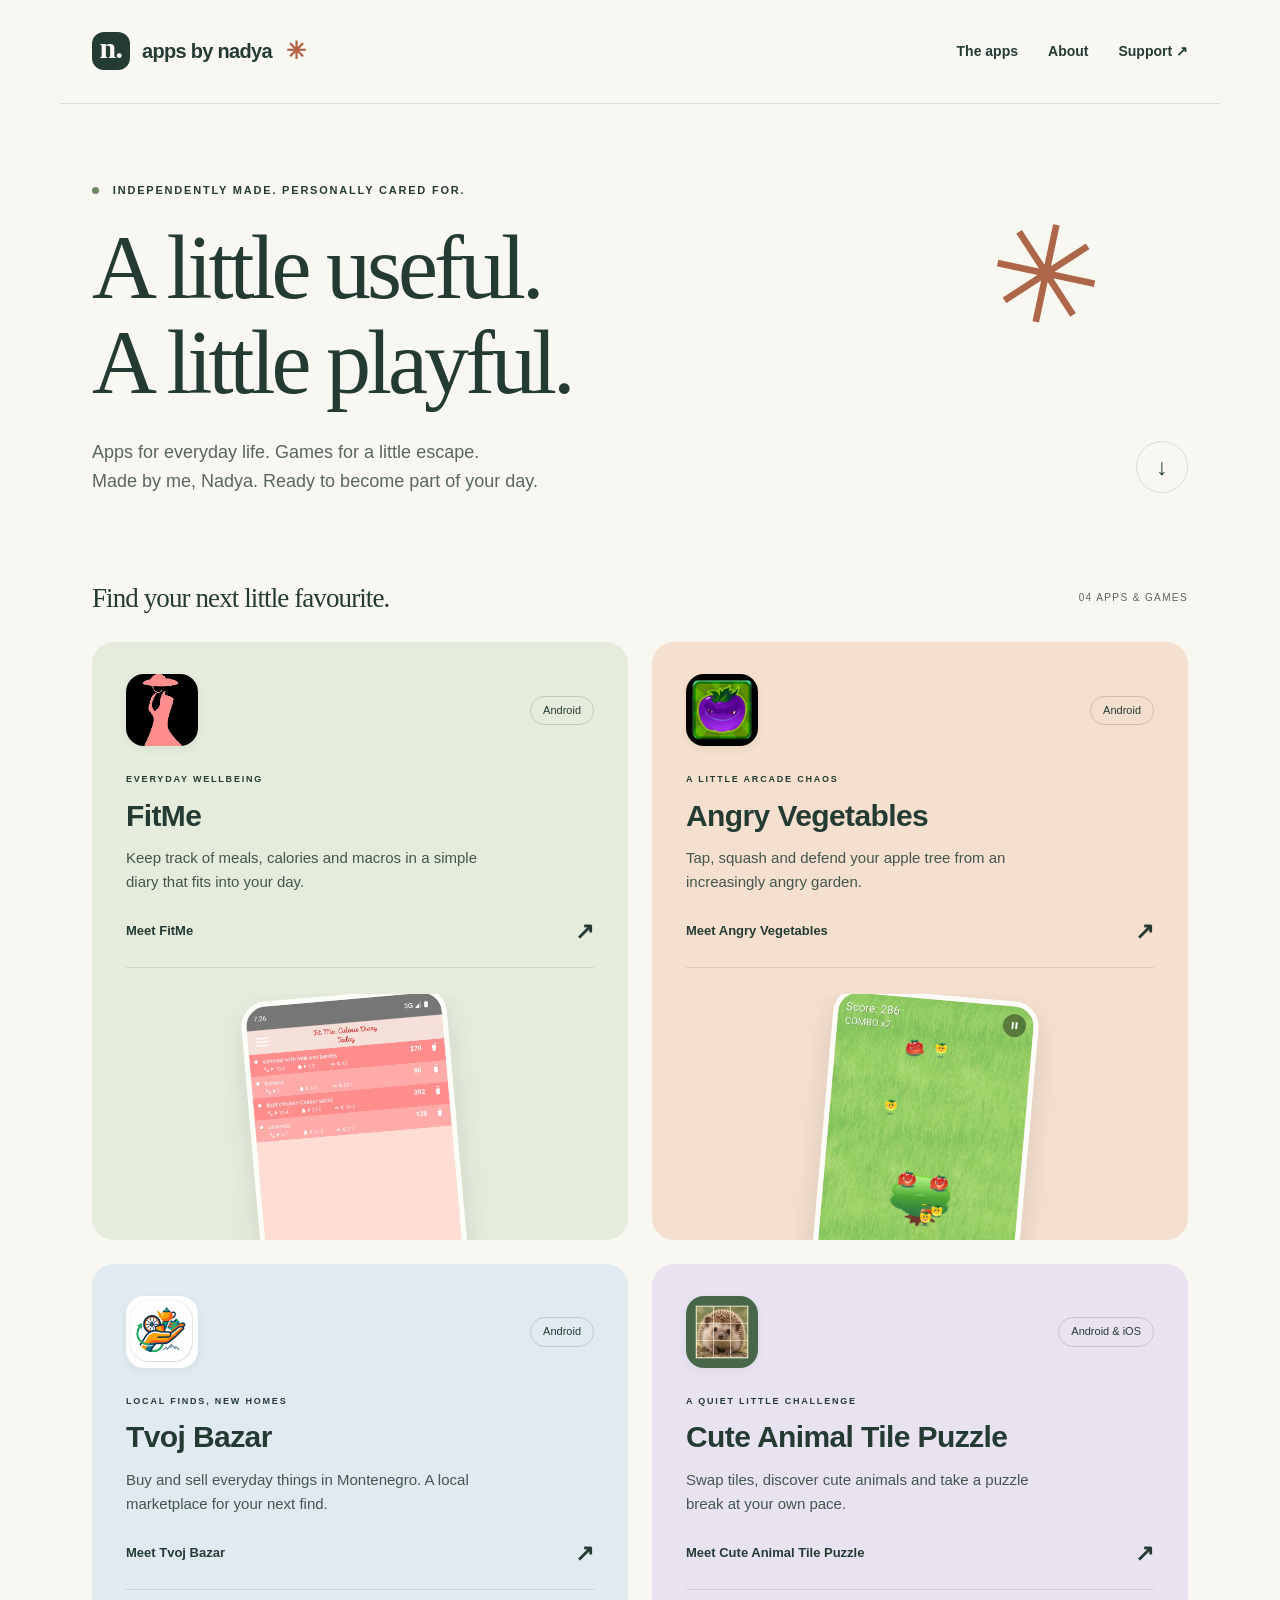
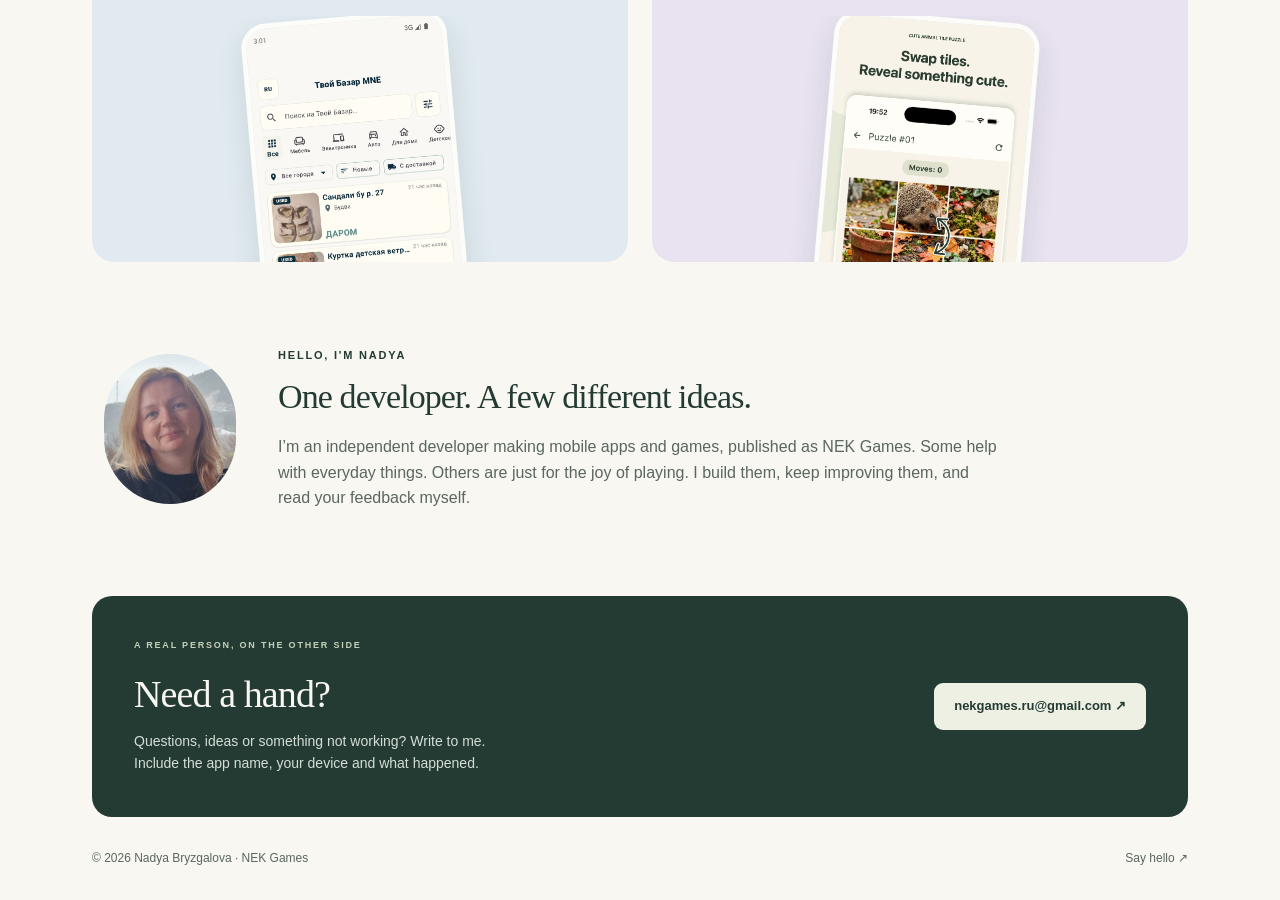
==== index.html @ d074a652 "other photo" ====
<!doctype html>
<html lang="en"><head><meta charset="utf-8"><meta name="viewport" content="width=device-width, initial-scale=1"><title>Small apps. Everyday joy. — Apps by Nadya</title><meta name="description" content="Explore FitMe, Angry Vegetables, Tvoj Bazar and Cute Animal Tile Puzzle. Mobile apps and games by independent developer Nadya Bryzgalova."><meta name="theme-color" content="#f8f7f2"><link rel="icon" href="assets/nadya.webp"><link rel="stylesheet" href="style.css"></head><body><a class="skip" href="#main">Skip to content</a><header class="wrap header"><a class="brand" href="index.html"><span class="brand-mark">n.</span> apps by nadya<span class="brand-dot">✳</span></a><nav aria-label="Main navigation"><a href="index.html#apps">The apps</a><a href="index.html#about">About</a><a href="#support">Support <span aria-hidden="true">↗</span></a></nav></header><main id="main" class="wrap"><section class="hero"><p class="eyebrow"><span class="tiny-dot"></span> INDEPENDENTLY MADE. PERSONALLY CARED FOR.</p><h1>A little useful.<br>A little playful.<span class="hero-star" aria-hidden="true">✳</span></h1><div class="hero-bottom"><p>Apps for everyday life. Games for a little escape. <br>Made by me, Nadya. Ready to become part of your day.</p><a class="round-link" href="#apps" aria-label="Explore the apps">↓</a></div></section><section id="apps" class="apps"><div class="section-title"><h2>Find your next little favourite.</h2><span>04 APPS & GAMES</span></div><div class="grid"><article class="card green"><div class="card-top"><img class="app-icon" src="assets/fitme-icon.webp" width="72" height="72" alt=""><span class="platform">Android</span></div><p class="eyebrow">EVERYDAY WELLBEING</p><h3><a href="fitme.html">FitMe</a></h3><p>Keep track of meals, calories and macros in a simple diary that fits into your day.</p><a class="text-link" href="fitme.html">Meet FitMe <span aria-hidden="true">↗</span></a><div class="card-preview"><img src="assets/fitme-calorie-diary.webp" alt="Your day, at a glance in FitMe" width="280" height="580" loading="lazy"></div></article><article class="card peach"><div class="card-top"><img class="app-icon" src="assets/angry-vegetables-icon.webp" width="72" height="72" alt=""><span class="platform">Android</span></div><p class="eyebrow">A LITTLE ARCADE CHAOS</p><h3><a href="angry-vegetables.html">Angry Vegetables</a></h3><p>Tap, squash and defend your apple tree from an increasingly angry garden.</p><a class="text-link" href="angry-vegetables.html">Meet Angry Vegetables <span aria-hidden="true">↗</span></a><div class="card-preview"><img src="assets/angry-vegetables-gameplay.webp" alt="Defend your apples in Angry Vegetables" width="280" height="580" loading="lazy"></div></article><article class="card blue"><div class="card-top"><img class="app-icon" src="assets/tvoj-bazar-icon.webp" width="72" height="72" alt=""><span class="platform">Android</span></div><p class="eyebrow">LOCAL FINDS, NEW HOMES</p><h3><a href="tvoj-bazar.html">Tvoj Bazar</a></h3><p>Buy and sell everyday things in Montenegro. A local marketplace for your next find.</p><a class="text-link" href="tvoj-bazar.html">Meet Tvoj Bazar <span aria-hidden="true">↗</span></a><div class="card-preview"><img src="assets/tvoj-bazar-listings.webp" alt="Discover local listings in Tvoj Bazar" width="280" height="580" loading="lazy"></div></article><article class="card lavender"><div class="card-top"><img class="app-icon" src="assets/cute-animal-tile-puzzle-icon.webp" width="72" height="72" alt=""><span class="platform">Android & iOS</span></div><p class="eyebrow">A QUIET LITTLE CHALLENGE</p><h3><a href="cute-animal-tile-puzzle.html">Cute Animal Tile Puzzle</a></h3><p>Swap tiles, discover cute animals and take a puzzle break at your own pace.</p><a class="text-link" href="cute-animal-tile-puzzle.html">Meet Cute Animal Tile Puzzle <span aria-hidden="true">↗</span></a><div class="card-preview"><img src="assets/cute-animal-tile-puzzle-swap.webp" alt="Swap any two tiles in Cute Animal Tile Puzzle" width="280" height="580" loading="lazy"></div></article></div></section><section class="about" id="about"><div class="about-portrait"><img src="assets/nadya-casual.jpg" alt="Nadya Bryzgalova" loading="lazy"></div><div><p class="eyebrow">HELLO, I'M NADYA</p><h2>One developer. A few different ideas.</h2><p>I’m an independent developer making mobile apps and games, published as NEK Games. Some help with everyday things. Others are just for the joy of playing. I build them, keep improving them, and read your feedback myself.</p></div></section><section class="support" id="support"><div><p class="eyebrow">A REAL PERSON, ON THE OTHER SIDE</p><h2>Need a hand?</h2><p>Questions, ideas or something not working? Write to me.<br>Include the app name, your device and what happened.</p></div><a class="button light" href="mailto:nekgames.ru@gmail.com?subject=an%20app%20support">nekgames.ru@gmail.com ↗</a></section></main><footer class="wrap footer"><span>© 2026 Nadya Bryzgalova · NEK Games</span><a href="mailto:nekgames.ru@gmail.com">Say hello ↗</a></footer></body></html>
---- style.css ----
:root{--ink:#243b34;--muted:#59675e;--paper:#f8f7f2;--line:#d8ddd3}*{box-sizing:border-box}html{scroll-behavior:smooth;scroll-padding-top:24px}body{margin:0;background:var(--paper);color:var(--ink);font-family:-apple-system,BlinkMacSystemFont,'Segoe UI',sans-serif;font-size:16px;line-height:1.6}a{color:inherit;text-decoration:none}a:hover{text-decoration:underline;text-underline-offset:5px}a:focus-visible,summary:focus-visible{outline:3px solid #a54425;outline-offset:6px}img{max-width:100%;display:block}.wrap{max-width:1160px;margin:auto;padding:0 32px}.header{min-height:104px;display:flex;align-items:center;justify-content:space-between;border-bottom:1px solid var(--line);gap:24px}.brand{font-size:20px;font-weight:700;display:flex;align-items:center;gap:12px;letter-spacing:-.7px}.brand-mark{background:var(--ink);color:var(--paper);border-radius:12px;width:38px;height:38px;text-align:center;font-family:Georgia,serif;font-size:30px;line-height:32px}.brand-dot{color:#b35f40;font-size:24px;margin-left:2px}nav{display:flex;gap:30px;font-size:14px;font-weight:600}.hero{padding:78px 0 58px;position:relative}.eyebrow{font-size:11px;font-weight:750;letter-spacing:1.8px;margin:0 0 20px}.tiny-dot{display:inline-block;width:7px;height:7px;border-radius:50%;background:#708766;margin-right:9px}h1,h2,h3,p{margin-top:0}h1{font-family:Georgia,'Times New Roman',serif;font-weight:400;letter-spacing:-4px;font-size:clamp(50px,7.2vw,90px);line-height:1.06;margin-bottom:28px}h2{font-family:Georgia,'Times New Roman',serif;font-weight:400;font-size:34px;line-height:1.2;letter-spacing:-.9px}h3{font-size:24px;letter-spacing:-.6px;line-height:1.25}.hero-star{position:absolute;right:90px;top:100px;color:#ad6647;font-family:Georgia,serif;font-size:136px;transform:rotate(12deg)}.hero-bottom{display:flex;align-items:center;justify-content:space-between}.hero-bottom p{color:var(--muted);font-size:18px;margin:0}.round-link{border:1px solid var(--line);border-radius:50%;width:52px;height:52px;display:grid;place-items:center;font-size:23px}.section-title{display:flex;justify-content:space-between;align-items:center;gap:20px;margin:28px 0}.section-title h2{font-size:27px;margin:0}.section-title span{font-size:10px;letter-spacing:1.4px;white-space:nowrap;color:var(--muted)}.grid{display:grid;grid-template-columns:1fr 1fr;gap:24px}.green{background:#e5ecdc}.peach{background:#f5dfce}.blue{background:#e0eaf0}.lavender{background:#e9e3f1}.card{border-radius:22px;padding:32px 34px 0;overflow:hidden;position:relative}.card-top{display:flex;align-items:center;justify-content:space-between;margin-bottom:26px}.app-icon{border-radius:18px;width:72px;height:72px;object-fit:cover;box-shadow:0 3px 10px #243b3410}.platform{border:1px solid #243b3430;border-radius:24px;padding:5px 12px;font-size:11px}.card .eyebrow{font-size:9px;margin-bottom:10px}.card h3{font-size:30px;margin-bottom:12px}.card>p:not(.eyebrow){max-width:360px;color:#43564e;min-height:52px;font-size:15px}.text-link{font-size:13px;font-weight:650;display:flex;justify-content:space-between;align-items:center;border-bottom:1px solid #243b3420;padding-bottom:17px}.text-link span{font-size:23px}.card-preview{height:246px;overflow:hidden;margin-top:26px;display:flex;justify-content:center}.card-preview img{width:206px;height:auto;object-fit:cover;object-position:top;align-self:flex-start;border:5px solid #fcfcf8;border-radius:25px;box-shadow:0 12px 28px #243b3420;transform:rotate(-5deg)}.card:nth-child(even) .card-preview img{transform:rotate(5deg)}.about{display:flex;gap:42px;align-items:center;padding:85px 12px}.about>img{width:132px;height:150px;object-fit:cover;border-radius:70px}.about>div{max-width:720px}.about .eyebrow{margin-bottom:13px}.about h2{margin-bottom:16px}.about p:last-child{color:var(--muted);margin-bottom:0}.support{background:var(--ink);color:var(--paper);padding:42px;border-radius:20px;display:flex;align-items:center;justify-content:space-between;gap:24px}.support h2{font-size:38px;margin-bottom:12px}.support .eyebrow{color:#c4d1b9;font-size:9px}.support p:last-child{font-size:14px;color:#d4ded6;margin-bottom:0}.button{display:inline-flex;justify-content:center;align-items:center;gap:25px;background:var(--ink);color:white;padding:13px 20px;border-radius:9px;font-size:14px;font-weight:600}.button:hover{background:#365448;text-decoration:none}.button.light{background:#edf0e3;color:var(--ink);white-space:nowrap;font-size:13px}.buttons{display:flex;flex-wrap:wrap;gap:10px;margin-top:28px}.footer{display:flex;justify-content:space-between;padding-top:32px;padding-bottom:32px;font-size:12px;color:var(--muted);gap:20px}.back{display:inline-block;margin:30px 0;font-size:13px}.product-hero{border-radius:24px;padding:48px;display:grid;grid-template-columns:1fr 260px;align-items:center;gap:35px;overflow:hidden}.product-id{display:flex;gap:17px;align-items:center;margin-bottom:35px}.product-id p{margin:0}.product-id .eyebrow{font-size:9px;margin-bottom:4px}.product-id .app-icon{width:60px;height:60px}.product-hero h1{font-size:58px;letter-spacing:-2.5px}.lede{max-width:460px;color:#43564e;font-size:18px}.hero-phone{width:240px;max-height:520px;object-fit:contain;border:6px solid #fff;border-radius:28px;box-shadow:0 15px 35px #243b3426;transform:rotate(4deg)}.features{display:grid;grid-template-columns:repeat(3,1fr);gap:40px;padding:65px 0}.feature-number{font-size:12px;color:#7b6953}.features h3{font-size:20px;margin:13px 0}.features p{font-size:15px;color:var(--muted)}.screens{border-top:1px solid var(--line);padding:40px 0}.screens .eyebrow{margin-bottom:12px}.gallery{display:grid;grid-template-columns:repeat(3,1fr);gap:35px;background:#eeeee7;border-radius:20px;padding:36px}.gallery figure{margin:0;text-align:center}.gallery img{width:100%;height:440px;object-fit:contain}.gallery figcaption{font-size:12px;margin-top:20px;color:var(--muted)}.faq{max-width:760px;padding:20px 0 60px}details{border-bottom:1px solid var(--line);padding:18px 0}summary{cursor:pointer;font-weight:600}details p{color:var(--muted);margin:15px 0 0}details a,.policy-link a,.legal a{text-decoration:underline}.policy-link{font-size:12px;margin:22px 0}.legal{max-width:900px}.legal h1{font-size:48px;margin:20px 0;letter-spacing:-2px}.legal h2{font-size:28px;margin-top:32px}.legal .support{margin-top:35px;flex-wrap:wrap}.skip{position:absolute;left:20px;top:-100px;padding:10px;background:white;z-index:10}.skip:focus{top:10px}@media(max-width:760px){.wrap{padding-left:22px;padding-right:22px}.header{min-height:85px;flex-wrap:wrap;padding-top:20px;padding-bottom:20px;gap:15px}.brand{font-size:18px}nav{gap:22px;font-size:12px}.hero{padding:50px 0 30px}h1{letter-spacing:-2px}.hero-star{font-size:65px;right:10px;top:66px}.hero .eyebrow{font-size:9px;letter-spacing:1px;max-width:260px}.hero-bottom p{font-size:15px;max-width:80%}.hero-bottom p br{display:none}.section-title{align-items:flex-start}.section-title h2{font-size:24px;max-width:240px}.section-title span{font-size:9px;white-space:normal;text-align:right}.grid{gap:18px}.card{padding:22px 22px 0}.card h3{font-size:25px}.about{gap:25px;padding:50px 0;align-items:flex-start}.about>img{width:80px;height:95px}.about h2{font-size:27px}.support{padding:28px;flex-direction:column;align-items:flex-start}.support .button{white-space:normal;overflow-wrap:anywhere}.footer{font-size:10px}.product-hero{padding:30px;grid-template-columns:1fr}.product-hero h1{font-size:47px}.hero-phone{margin:10px auto;max-height:420px}.features{gap:22px;padding:40px 0}.gallery{gap:15px;padding:20px}.gallery img{height:320px}.gallery figcaption{font-size:11px}}@media(max-width:520px){.grid{grid-template-columns:1fr}.hero-star{display:none}.hero h1{font-size:55px}.card-preview{height:220px}.card>p:not(.eyebrow){min-height:0}.about{flex-direction:column}.about>img{width:85px;height:95px}.features{grid-template-columns:1fr;gap:12px}.gallery{grid-template-columns:1fr}.gallery img{height:auto;max-height:480px;width:auto;margin:auto}.gallery figure{padding-bottom:20px}.product-hero h1{font-size:42px}.product-hero{padding:25px}.footer{flex-wrap:wrap}.section-title span{max-width:70px}}@media(prefers-reduced-motion:reduce){html{scroll-behavior:auto}}

/* Frame the original photo around the face without altering it. */
.about-portrait{position:relative;overflow:hidden;flex-shrink:0;width:132px;height:150px;border-radius:70px}.about-portrait img{position:absolute;width:223%;max-width:none;height:auto;left:-47%;top:-23%}@media(max-width:760px){.about-portrait{width:84px;height:95px}}
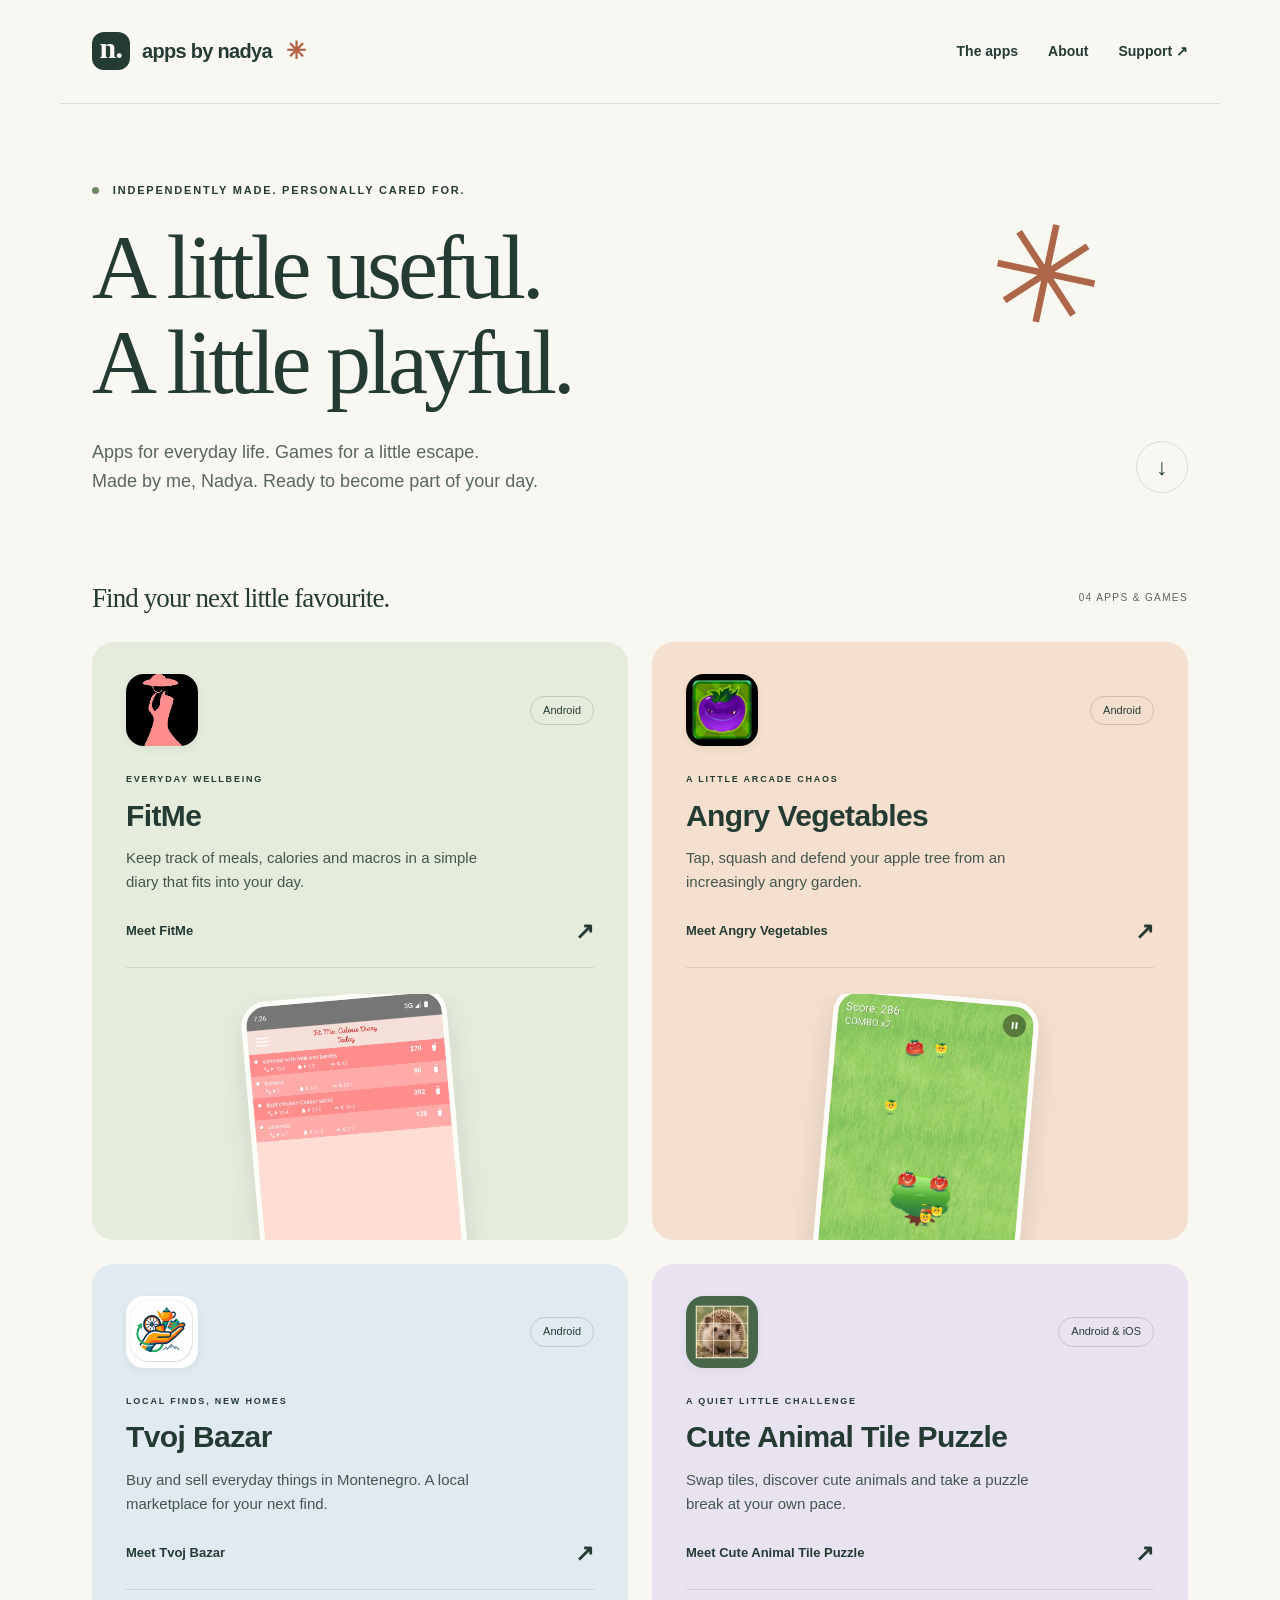
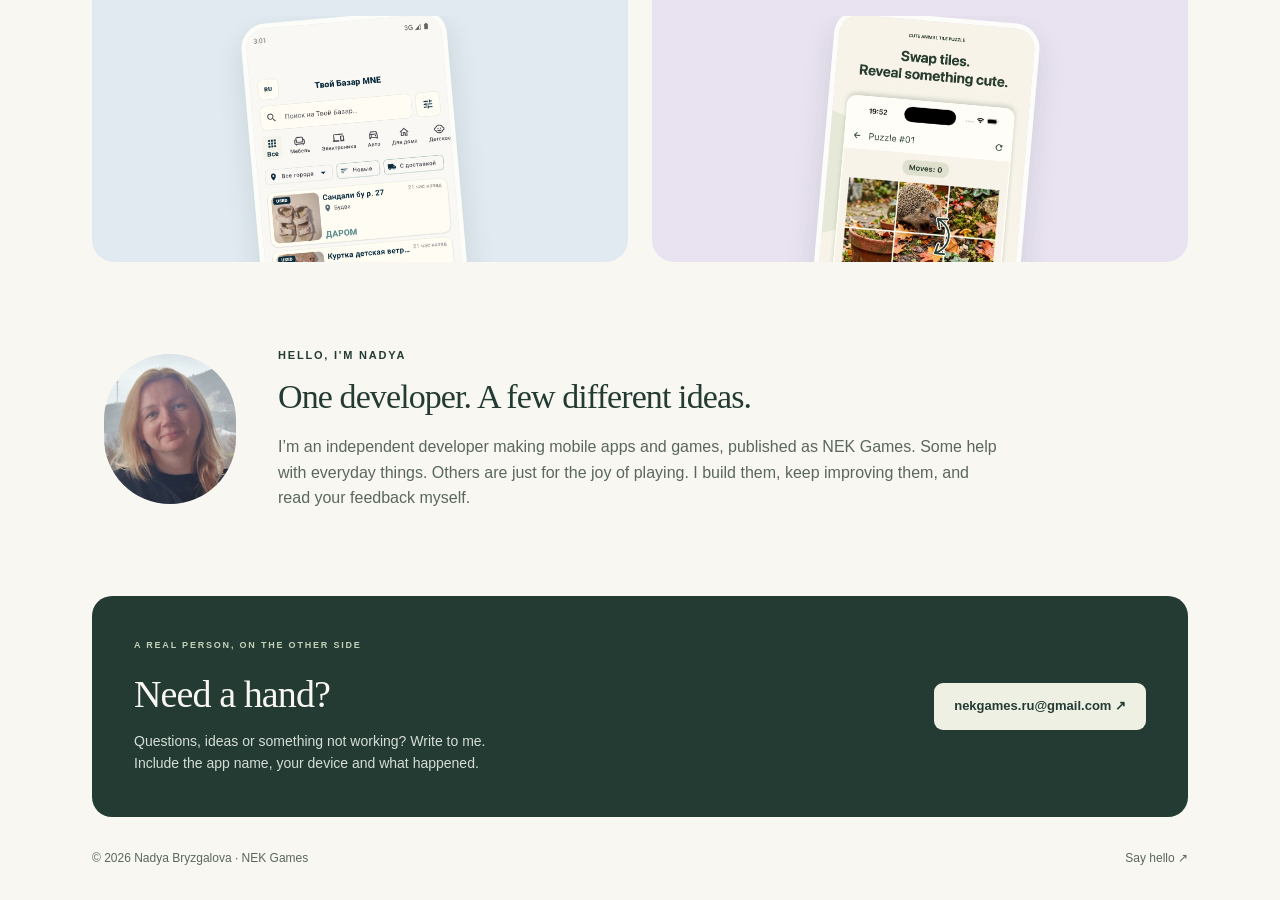
==== commit 65a18918: "new photo" ====
--- a/index.html
+++ b/index.html
@@ -1,2 +1,2 @@
 <!doctype html>
-<html lang="en"><head><meta charset="utf-8"><meta name="viewport" content="width=device-width, initial-scale=1"><title>Small apps. Everyday joy. — Apps by Nadya</title><meta name="description" content="Explore FitMe, Angry Vegetables, Tvoj Bazar and Cute Animal Tile Puzzle. Mobile apps and games by independent developer Nadya Bryzgalova."><meta name="theme-color" content="#f8f7f2"><link rel="icon" href="assets/nadya.webp"><link rel="stylesheet" href="style.css"></head><body><a class="skip" href="#main">Skip to content</a><header class="wrap header"><a class="brand" href="index.html"><span class="brand-mark">n.</span> apps by nadya<span class="brand-dot">✳</span></a><nav aria-label="Main navigation"><a href="index.html#apps">The apps</a><a href="index.html#about">About</a><a href="#support">Support <span aria-hidden="true">↗</span></a></nav></header><main id="main" class="wrap"><section class="hero"><p class="eyebrow"><span class="tiny-dot"></span> INDEPENDENTLY MADE. PERSONALLY CARED FOR.</p><h1>A little useful.<br>A little playful.<span class="hero-star" aria-hidden="true">✳</span></h1><div class="hero-bottom"><p>Apps for everyday life. Games for a little escape. <br>Made by me, Nadya. Ready to become part of your day.</p><a class="round-link" href="#apps" aria-label="Explore the apps">↓</a></div></section><section id="apps" class="apps"><div class="section-title"><h2>Find your next little favourite.</h2><span>04 APPS & GAMES</span></div><div class="grid"><article class="card green"><div class="card-top"><img class="app-icon" src="assets/fitme-icon.webp" width="72" height="72" alt=""><span class="platform">Android</span></div><p class="eyebrow">EVERYDAY WELLBEING</p><h3><a href="fitme.html">FitMe</a></h3><p>Keep track of meals, calories and macros in a simple diary that fits into your day.</p><a class="text-link" href="fitme.html">Meet FitMe <span aria-hidden="true">↗</span></a><div class="card-preview"><img src="assets/fitme-calorie-diary.webp" alt="Your day, at a glance in FitMe" width="280" height="580" loading="lazy"></div></article><article class="card peach"><div class="card-top"><img class="app-icon" src="assets/angry-vegetables-icon.webp" width="72" height="72" alt=""><span class="platform">Android</span></div><p class="eyebrow">A LITTLE ARCADE CHAOS</p><h3><a href="angry-vegetables.html">Angry Vegetables</a></h3><p>Tap, squash and defend your apple tree from an increasingly angry garden.</p><a class="text-link" href="angry-vegetables.html">Meet Angry Vegetables <span aria-hidden="true">↗</span></a><div class="card-preview"><img src="assets/angry-vegetables-gameplay.webp" alt="Defend your apples in Angry Vegetables" width="280" height="580" loading="lazy"></div></article><article class="card blue"><div class="card-top"><img class="app-icon" src="assets/tvoj-bazar-icon.webp" width="72" height="72" alt=""><span class="platform">Android</span></div><p class="eyebrow">LOCAL FINDS, NEW HOMES</p><h3><a href="tvoj-bazar.html">Tvoj Bazar</a></h3><p>Buy and sell everyday things in Montenegro. A local marketplace for your next find.</p><a class="text-link" href="tvoj-bazar.html">Meet Tvoj Bazar <span aria-hidden="true">↗</span></a><div class="card-preview"><img src="assets/tvoj-bazar-listings.webp" alt="Discover local listings in Tvoj Bazar" width="280" height="580" loading="lazy"></div></article><article class="card lavender"><div class="card-top"><img class="app-icon" src="assets/cute-animal-tile-puzzle-icon.webp" width="72" height="72" alt=""><span class="platform">Android & iOS</span></div><p class="eyebrow">A QUIET LITTLE CHALLENGE</p><h3><a href="cute-animal-tile-puzzle.html">Cute Animal Tile Puzzle</a></h3><p>Swap tiles, discover cute animals and take a puzzle break at your own pace.</p><a class="text-link" href="cute-animal-tile-puzzle.html">Meet Cute Animal Tile Puzzle <span aria-hidden="true">↗</span></a><div class="card-preview"><img src="assets/cute-animal-tile-puzzle-swap.webp" alt="Swap any two tiles in Cute Animal Tile Puzzle" width="280" height="580" loading="lazy"></div></article></div></section><section class="about" id="about"><div class="about-portrait"><img src="assets/nadya-casual.jpg" alt="Nadya Bryzgalova" loading="lazy"></div><div><p class="eyebrow">HELLO, I'M NADYA</p><h2>One developer. A few different ideas.</h2><p>I’m an independent developer making mobile apps and games, published as NEK Games. Some help with everyday things. Others are just for the joy of playing. I build them, keep improving them, and read your feedback myself.</p></div></section><section class="support" id="support"><div><p class="eyebrow">A REAL PERSON, ON THE OTHER SIDE</p><h2>Need a hand?</h2><p>Questions, ideas or something not working? Write to me.<br>Include the app name, your device and what happened.</p></div><a class="button light" href="mailto:nekgames.ru@gmail.com?subject=an%20app%20support">nekgames.ru@gmail.com ↗</a></section></main><footer class="wrap footer"><span>© 2026 Nadya Bryzgalova · NEK Games</span><a href="mailto:nekgames.ru@gmail.com">Say hello ↗</a></footer></body></html>+<html lang="en"><head><meta charset="utf-8"><meta name="viewport" content="width=device-width, initial-scale=1"><title>Small apps. Everyday joy. — Apps by Nadya</title><meta name="description" content="Explore FitMe, Angry Vegetables, Tvoj Bazar and Cute Animal Tile Puzzle. Mobile apps and games by independent developer Nadya Bryzgalova."><meta name="theme-color" content="#f8f7f2"><link rel="icon" href="assets/nadya.webp"><link rel="stylesheet" href="style.css"></head><body><a class="skip" href="#main">Skip to content</a><header class="wrap header"><a class="brand" href="index.html"><span class="brand-mark">n.</span> apps by nadya<span class="brand-dot">✳</span></a><nav aria-label="Main navigation"><a href="index.html#apps">The apps</a><a href="index.html#about">About</a><a href="#support">Support <span aria-hidden="true">↗</span></a></nav></header><main id="main" class="wrap"><section class="hero"><p class="eyebrow"><span class="tiny-dot"></span> INDEPENDENTLY MADE. PERSONALLY CARED FOR.</p><h1>A little useful.<br>A little playful.<span class="hero-star" aria-hidden="true">✳</span></h1><div class="hero-bottom"><p>Apps for everyday life. Games for a little escape. <br>Made by me, Nadya. Ready to become part of your day.</p><a class="round-link" href="#apps" aria-label="Explore the apps">↓</a></div></section><section id="apps" class="apps"><div class="section-title"><h2>Find your next little favourite.</h2><span>04 APPS & GAMES</span></div><div class="grid"><article class="card green"><div class="card-top"><img class="app-icon" src="assets/fitme-icon.webp" width="72" height="72" alt=""><span class="platform">Android</span></div><p class="eyebrow">EVERYDAY WELLBEING</p><h3><a href="fitme.html">FitMe</a></h3><p>Keep track of meals, calories and macros in a simple diary that fits into your day.</p><a class="text-link" href="fitme.html">Meet FitMe <span aria-hidden="true">↗</span></a><div class="card-preview"><img src="assets/fitme-calorie-diary.webp" alt="Your day, at a glance in FitMe" width="280" height="580" loading="lazy"></div></article><article class="card peach"><div class="card-top"><img class="app-icon" src="assets/angry-vegetables-icon.webp" width="72" height="72" alt=""><span class="platform">Android</span></div><p class="eyebrow">A LITTLE ARCADE CHAOS</p><h3><a href="angry-vegetables.html">Angry Vegetables</a></h3><p>Tap, squash and defend your apple tree from an increasingly angry garden.</p><a class="text-link" href="angry-vegetables.html">Meet Angry Vegetables <span aria-hidden="true">↗</span></a><div class="card-preview"><img src="assets/angry-vegetables-gameplay.webp" alt="Defend your apples in Angry Vegetables" width="280" height="580" loading="lazy"></div></article><article class="card blue"><div class="card-top"><img class="app-icon" src="assets/tvoj-bazar-icon.webp" width="72" height="72" alt=""><span class="platform">Android</span></div><p class="eyebrow">LOCAL FINDS, NEW HOMES</p><h3><a href="tvoj-bazar.html">Tvoj Bazar</a></h3><p>Buy and sell everyday things in Montenegro. A local marketplace for your next find.</p><a class="text-link" href="tvoj-bazar.html">Meet Tvoj Bazar <span aria-hidden="true">↗</span></a><div class="card-preview"><img src="assets/tvoj-bazar-listings.webp" alt="Discover local listings in Tvoj Bazar" width="280" height="580" loading="lazy"></div></article><article class="card lavender"><div class="card-top"><img class="app-icon" src="assets/cute-animal-tile-puzzle-icon.webp" width="72" height="72" alt=""><span class="platform">Android & iOS</span></div><p class="eyebrow">A QUIET LITTLE CHALLENGE</p><h3><a href="cute-animal-tile-puzzle.html">Cute Animal Tile Puzzle</a></h3><p>Swap tiles, discover cute animals and take a puzzle break at your own pace.</p><a class="text-link" href="cute-animal-tile-puzzle.html">Meet Cute Animal Tile Puzzle <span aria-hidden="true">↗</span></a><div class="card-preview"><img src="assets/cute-animal-tile-puzzle-swap.webp" alt="Swap any two tiles in Cute Animal Tile Puzzle" width="280" height="580" loading="lazy"></div></article></div></section><section class="about" id="about"><div class="about-portrait"><img src="assets/nadya-portrait.jpg" width="360" height="410" alt="Nadya Bryzgalova" loading="lazy"></div><div><p class="eyebrow">HELLO, I'M NADYA</p><h2>One developer. A few different ideas.</h2><p>I’m an independent developer making mobile apps and games, published as NEK Games. Some help with everyday things. Others are just for the joy of playing. I build them, keep improving them, and read your feedback myself.</p></div></section><section class="support" id="support"><div><p class="eyebrow">A REAL PERSON, ON THE OTHER SIDE</p><h2>Need a hand?</h2><p>Questions, ideas or something not working? Write to me.<br>Include the app name, your device and what happened.</p></div><a class="button light" href="mailto:nekgames.ru@gmail.com?subject=an%20app%20support">nekgames.ru@gmail.com ↗</a></section></main><footer class="wrap footer"><span>© 2026 Nadya Bryzgalova · NEK Games</span><a href="mailto:nekgames.ru@gmail.com">Say hello ↗</a></footer></body></html>
--- a/style.css
+++ b/style.css
@@ -1,4 +1,4 @@
 :root{--ink:#243b34;--muted:#59675e;--paper:#f8f7f2;--line:#d8ddd3}*{box-sizing:border-box}html{scroll-behavior:smooth;scroll-padding-top:24px}body{margin:0;background:var(--paper);color:var(--ink);font-family:-apple-system,BlinkMacSystemFont,'Segoe UI',sans-serif;font-size:16px;line-height:1.6}a{color:inherit;text-decoration:none}a:hover{text-decoration:underline;text-underline-offset:5px}a:focus-visible,summary:focus-visible{outline:3px solid #a54425;outline-offset:6px}img{max-width:100%;display:block}.wrap{max-width:1160px;margin:auto;padding:0 32px}.header{min-height:104px;display:flex;align-items:center;justify-content:space-between;border-bottom:1px solid var(--line);gap:24px}.brand{font-size:20px;font-weight:700;display:flex;align-items:center;gap:12px;letter-spacing:-.7px}.brand-mark{background:var(--ink);color:var(--paper);border-radius:12px;width:38px;height:38px;text-align:center;font-family:Georgia,serif;font-size:30px;line-height:32px}.brand-dot{color:#b35f40;font-size:24px;margin-left:2px}nav{display:flex;gap:30px;font-size:14px;font-weight:600}.hero{padding:78px 0 58px;position:relative}.eyebrow{font-size:11px;font-weight:750;letter-spacing:1.8px;margin:0 0 20px}.tiny-dot{display:inline-block;width:7px;height:7px;border-radius:50%;background:#708766;margin-right:9px}h1,h2,h3,p{margin-top:0}h1{font-family:Georgia,'Times New Roman',serif;font-weight:400;letter-spacing:-4px;font-size:clamp(50px,7.2vw,90px);line-height:1.06;margin-bottom:28px}h2{font-family:Georgia,'Times New Roman',serif;font-weight:400;font-size:34px;line-height:1.2;letter-spacing:-.9px}h3{font-size:24px;letter-spacing:-.6px;line-height:1.25}.hero-star{position:absolute;right:90px;top:100px;color:#ad6647;font-family:Georgia,serif;font-size:136px;transform:rotate(12deg)}.hero-bottom{display:flex;align-items:center;justify-content:space-between}.hero-bottom p{color:var(--muted);font-size:18px;margin:0}.round-link{border:1px solid var(--line);border-radius:50%;width:52px;height:52px;display:grid;place-items:center;font-size:23px}.section-title{display:flex;justify-content:space-between;align-items:center;gap:20px;margin:28px 0}.section-title h2{font-size:27px;margin:0}.section-title span{font-size:10px;letter-spacing:1.4px;white-space:nowrap;color:var(--muted)}.grid{display:grid;grid-template-columns:1fr 1fr;gap:24px}.green{background:#e5ecdc}.peach{background:#f5dfce}.blue{background:#e0eaf0}.lavender{background:#e9e3f1}.card{border-radius:22px;padding:32px 34px 0;overflow:hidden;position:relative}.card-top{display:flex;align-items:center;justify-content:space-between;margin-bottom:26px}.app-icon{border-radius:18px;width:72px;height:72px;object-fit:cover;box-shadow:0 3px 10px #243b3410}.platform{border:1px solid #243b3430;border-radius:24px;padding:5px 12px;font-size:11px}.card .eyebrow{font-size:9px;margin-bottom:10px}.card h3{font-size:30px;margin-bottom:12px}.card>p:not(.eyebrow){max-width:360px;color:#43564e;min-height:52px;font-size:15px}.text-link{font-size:13px;font-weight:650;display:flex;justify-content:space-between;align-items:center;border-bottom:1px solid #243b3420;padding-bottom:17px}.text-link span{font-size:23px}.card-preview{height:246px;overflow:hidden;margin-top:26px;display:flex;justify-content:center}.card-preview img{width:206px;height:auto;object-fit:cover;object-position:top;align-self:flex-start;border:5px solid #fcfcf8;border-radius:25px;box-shadow:0 12px 28px #243b3420;transform:rotate(-5deg)}.card:nth-child(even) .card-preview img{transform:rotate(5deg)}.about{display:flex;gap:42px;align-items:center;padding:85px 12px}.about>img{width:132px;height:150px;object-fit:cover;border-radius:70px}.about>div{max-width:720px}.about .eyebrow{margin-bottom:13px}.about h2{margin-bottom:16px}.about p:last-child{color:var(--muted);margin-bottom:0}.support{background:var(--ink);color:var(--paper);padding:42px;border-radius:20px;display:flex;align-items:center;justify-content:space-between;gap:24px}.support h2{font-size:38px;margin-bottom:12px}.support .eyebrow{color:#c4d1b9;font-size:9px}.support p:last-child{font-size:14px;color:#d4ded6;margin-bottom:0}.button{display:inline-flex;justify-content:center;align-items:center;gap:25px;background:var(--ink);color:white;padding:13px 20px;border-radius:9px;font-size:14px;font-weight:600}.button:hover{background:#365448;text-decoration:none}.button.light{background:#edf0e3;color:var(--ink);white-space:nowrap;font-size:13px}.buttons{display:flex;flex-wrap:wrap;gap:10px;margin-top:28px}.footer{display:flex;justify-content:space-between;padding-top:32px;padding-bottom:32px;font-size:12px;color:var(--muted);gap:20px}.back{display:inline-block;margin:30px 0;font-size:13px}.product-hero{border-radius:24px;padding:48px;display:grid;grid-template-columns:1fr 260px;align-items:center;gap:35px;overflow:hidden}.product-id{display:flex;gap:17px;align-items:center;margin-bottom:35px}.product-id p{margin:0}.product-id .eyebrow{font-size:9px;margin-bottom:4px}.product-id .app-icon{width:60px;height:60px}.product-hero h1{font-size:58px;letter-spacing:-2.5px}.lede{max-width:460px;color:#43564e;font-size:18px}.hero-phone{width:240px;max-height:520px;object-fit:contain;border:6px solid #fff;border-radius:28px;box-shadow:0 15px 35px #243b3426;transform:rotate(4deg)}.features{display:grid;grid-template-columns:repeat(3,1fr);gap:40px;padding:65px 0}.feature-number{font-size:12px;color:#7b6953}.features h3{font-size:20px;margin:13px 0}.features p{font-size:15px;color:var(--muted)}.screens{border-top:1px solid var(--line);padding:40px 0}.screens .eyebrow{margin-bottom:12px}.gallery{display:grid;grid-template-columns:repeat(3,1fr);gap:35px;background:#eeeee7;border-radius:20px;padding:36px}.gallery figure{margin:0;text-align:center}.gallery img{width:100%;height:440px;object-fit:contain}.gallery figcaption{font-size:12px;margin-top:20px;color:var(--muted)}.faq{max-width:760px;padding:20px 0 60px}details{border-bottom:1px solid var(--line);padding:18px 0}summary{cursor:pointer;font-weight:600}details p{color:var(--muted);margin:15px 0 0}details a,.policy-link a,.legal a{text-decoration:underline}.policy-link{font-size:12px;margin:22px 0}.legal{max-width:900px}.legal h1{font-size:48px;margin:20px 0;letter-spacing:-2px}.legal h2{font-size:28px;margin-top:32px}.legal .support{margin-top:35px;flex-wrap:wrap}.skip{position:absolute;left:20px;top:-100px;padding:10px;background:white;z-index:10}.skip:focus{top:10px}@media(max-width:760px){.wrap{padding-left:22px;padding-right:22px}.header{min-height:85px;flex-wrap:wrap;padding-top:20px;padding-bottom:20px;gap:15px}.brand{font-size:18px}nav{gap:22px;font-size:12px}.hero{padding:50px 0 30px}h1{letter-spacing:-2px}.hero-star{font-size:65px;right:10px;top:66px}.hero .eyebrow{font-size:9px;letter-spacing:1px;max-width:260px}.hero-bottom p{font-size:15px;max-width:80%}.hero-bottom p br{display:none}.section-title{align-items:flex-start}.section-title h2{font-size:24px;max-width:240px}.section-title span{font-size:9px;white-space:normal;text-align:right}.grid{gap:18px}.card{padding:22px 22px 0}.card h3{font-size:25px}.about{gap:25px;padding:50px 0;align-items:flex-start}.about>img{width:80px;height:95px}.about h2{font-size:27px}.support{padding:28px;flex-direction:column;align-items:flex-start}.support .button{white-space:normal;overflow-wrap:anywhere}.footer{font-size:10px}.product-hero{padding:30px;grid-template-columns:1fr}.product-hero h1{font-size:47px}.hero-phone{margin:10px auto;max-height:420px}.features{gap:22px;padding:40px 0}.gallery{gap:15px;padding:20px}.gallery img{height:320px}.gallery figcaption{font-size:11px}}@media(max-width:520px){.grid{grid-template-columns:1fr}.hero-star{display:none}.hero h1{font-size:55px}.card-preview{height:220px}.card>p:not(.eyebrow){min-height:0}.about{flex-direction:column}.about>img{width:85px;height:95px}.features{grid-template-columns:1fr;gap:12px}.gallery{grid-template-columns:1fr}.gallery img{height:auto;max-height:480px;width:auto;margin:auto}.gallery figure{padding-bottom:20px}.product-hero h1{font-size:42px}.product-hero{padding:25px}.footer{flex-wrap:wrap}.section-title span{max-width:70px}}@media(prefers-reduced-motion:reduce){html{scroll-behavior:auto}}
 
-/* Frame the original photo around the face without altering it. */
-.about-portrait{position:relative;overflow:hidden;flex-shrink:0;width:132px;height:150px;border-radius:70px}.about-portrait img{position:absolute;width:223%;max-width:none;height:auto;left:-47%;top:-23%}@media(max-width:760px){.about-portrait{width:84px;height:95px}}
+/* The portrait asset is already cropped. */
+.about-portrait{position:relative;overflow:hidden;flex-shrink:0;width:132px;height:150px;border-radius:70px}.about-portrait img{display:block;width:100%;height:100%;object-fit:cover}@media(max-width:760px){.about-portrait{width:84px;height:95px}}
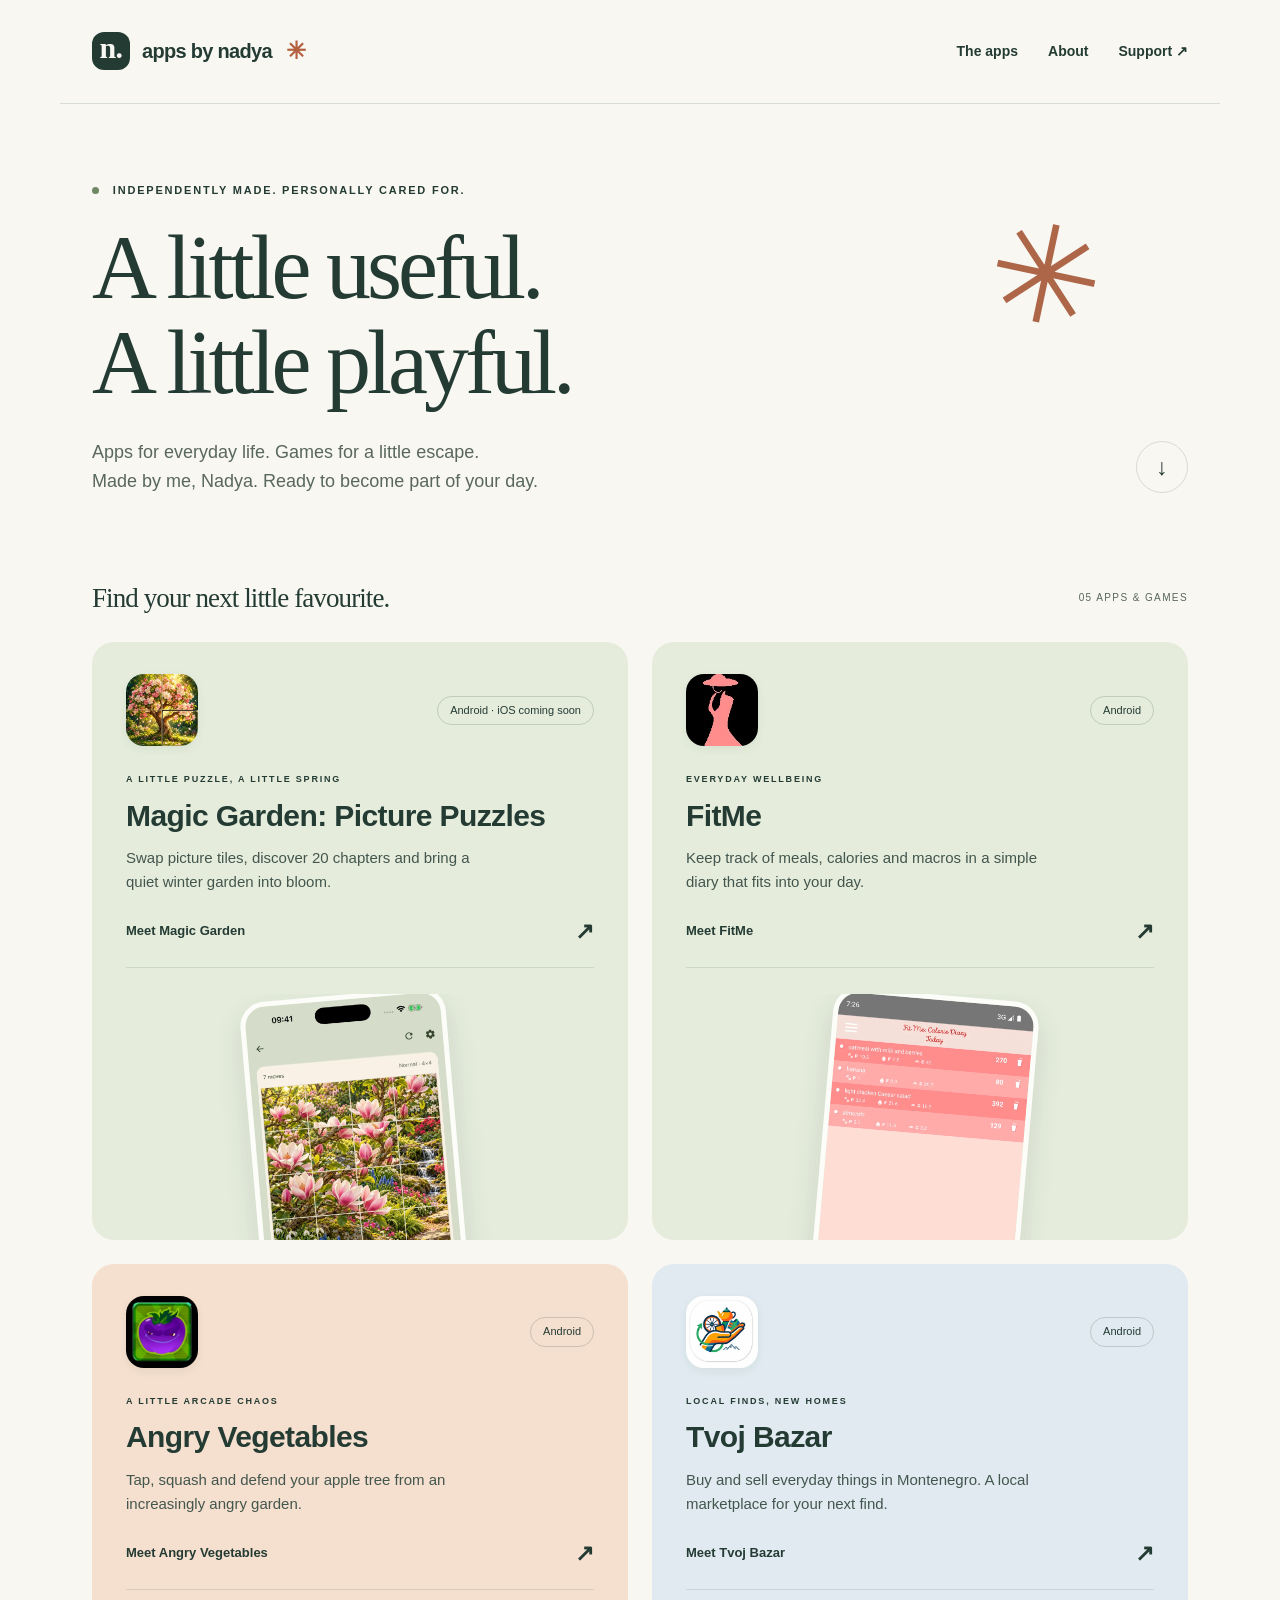
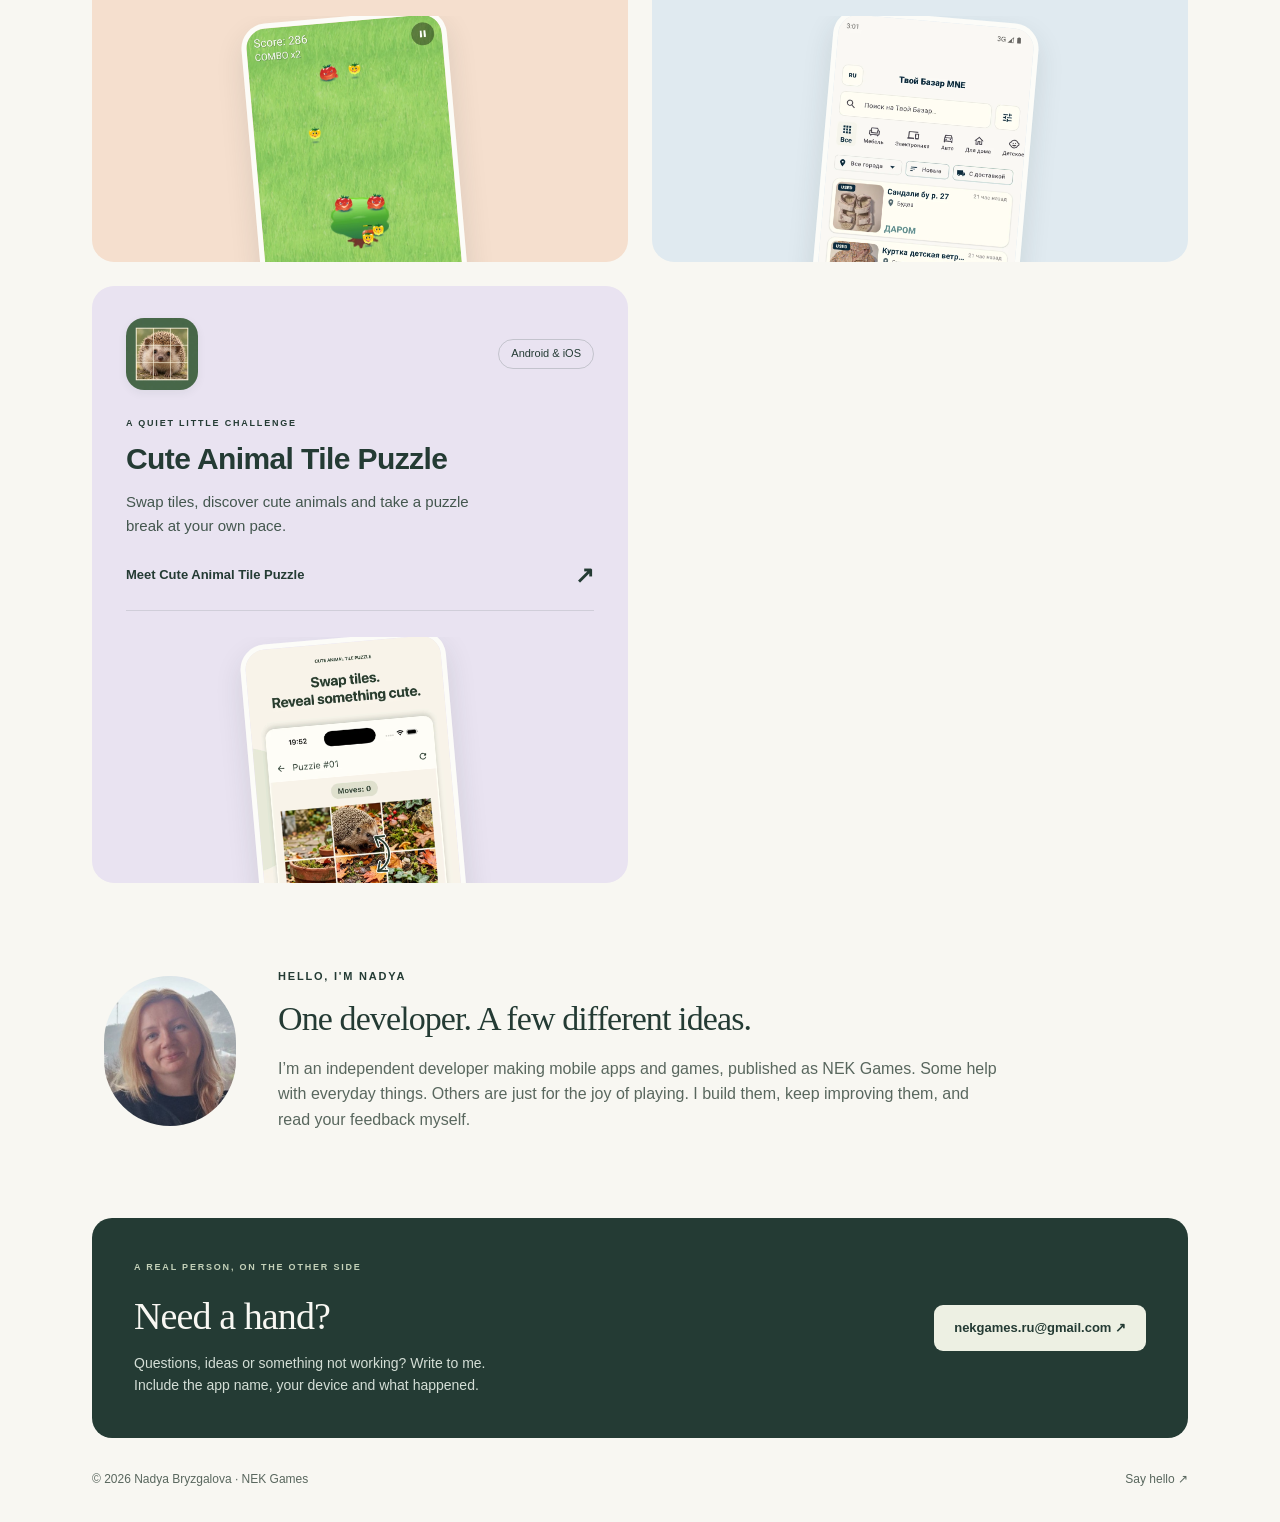
==== commit 133179a3: "added magic garden project" ====
--- a/index.html
+++ b/index.html
@@ -1,2 +1,2 @@
 <!doctype html>
-<html lang="en"><head><meta charset="utf-8"><meta name="viewport" content="width=device-width, initial-scale=1"><title>Small apps. Everyday joy. — Apps by Nadya</title><meta name="description" content="Explore FitMe, Angry Vegetables, Tvoj Bazar and Cute Animal Tile Puzzle. Mobile apps and games by independent developer Nadya Bryzgalova."><meta name="theme-color" content="#f8f7f2"><link rel="icon" href="assets/nadya.webp"><link rel="stylesheet" href="style.css"></head><body><a class="skip" href="#main">Skip to content</a><header class="wrap header"><a class="brand" href="index.html"><span class="brand-mark">n.</span> apps by nadya<span class="brand-dot">✳</span></a><nav aria-label="Main navigation"><a href="index.html#apps">The apps</a><a href="index.html#about">About</a><a href="#support">Support <span aria-hidden="true">↗</span></a></nav></header><main id="main" class="wrap"><section class="hero"><p class="eyebrow"><span class="tiny-dot"></span> INDEPENDENTLY MADE. PERSONALLY CARED FOR.</p><h1>A little useful.<br>A little playful.<span class="hero-star" aria-hidden="true">✳</span></h1><div class="hero-bottom"><p>Apps for everyday life. Games for a little escape. <br>Made by me, Nadya. Ready to become part of your day.</p><a class="round-link" href="#apps" aria-label="Explore the apps">↓</a></div></section><section id="apps" class="apps"><div class="section-title"><h2>Find your next little favourite.</h2><span>04 APPS & GAMES</span></div><div class="grid"><article class="card green"><div class="card-top"><img class="app-icon" src="assets/fitme-icon.webp" width="72" height="72" alt=""><span class="platform">Android</span></div><p class="eyebrow">EVERYDAY WELLBEING</p><h3><a href="fitme.html">FitMe</a></h3><p>Keep track of meals, calories and macros in a simple diary that fits into your day.</p><a class="text-link" href="fitme.html">Meet FitMe <span aria-hidden="true">↗</span></a><div class="card-preview"><img src="assets/fitme-calorie-diary.webp" alt="Your day, at a glance in FitMe" width="280" height="580" loading="lazy"></div></article><article class="card peach"><div class="card-top"><img class="app-icon" src="assets/angry-vegetables-icon.webp" width="72" height="72" alt=""><span class="platform">Android</span></div><p class="eyebrow">A LITTLE ARCADE CHAOS</p><h3><a href="angry-vegetables.html">Angry Vegetables</a></h3><p>Tap, squash and defend your apple tree from an increasingly angry garden.</p><a class="text-link" href="angry-vegetables.html">Meet Angry Vegetables <span aria-hidden="true">↗</span></a><div class="card-preview"><img src="assets/angry-vegetables-gameplay.webp" alt="Defend your apples in Angry Vegetables" width="280" height="580" loading="lazy"></div></article><article class="card blue"><div class="card-top"><img class="app-icon" src="assets/tvoj-bazar-icon.webp" width="72" height="72" alt=""><span class="platform">Android</span></div><p class="eyebrow">LOCAL FINDS, NEW HOMES</p><h3><a href="tvoj-bazar.html">Tvoj Bazar</a></h3><p>Buy and sell everyday things in Montenegro. A local marketplace for your next find.</p><a class="text-link" href="tvoj-bazar.html">Meet Tvoj Bazar <span aria-hidden="true">↗</span></a><div class="card-preview"><img src="assets/tvoj-bazar-listings.webp" alt="Discover local listings in Tvoj Bazar" width="280" height="580" loading="lazy"></div></article><article class="card lavender"><div class="card-top"><img class="app-icon" src="assets/cute-animal-tile-puzzle-icon.webp" width="72" height="72" alt=""><span class="platform">Android & iOS</span></div><p class="eyebrow">A QUIET LITTLE CHALLENGE</p><h3><a href="cute-animal-tile-puzzle.html">Cute Animal Tile Puzzle</a></h3><p>Swap tiles, discover cute animals and take a puzzle break at your own pace.</p><a class="text-link" href="cute-animal-tile-puzzle.html">Meet Cute Animal Tile Puzzle <span aria-hidden="true">↗</span></a><div class="card-preview"><img src="assets/cute-animal-tile-puzzle-swap.webp" alt="Swap any two tiles in Cute Animal Tile Puzzle" width="280" height="580" loading="lazy"></div></article></div></section><section class="about" id="about"><div class="about-portrait"><img src="assets/nadya-portrait.jpg" width="360" height="410" alt="Nadya Bryzgalova" loading="lazy"></div><div><p class="eyebrow">HELLO, I'M NADYA</p><h2>One developer. A few different ideas.</h2><p>I’m an independent developer making mobile apps and games, published as NEK Games. Some help with everyday things. Others are just for the joy of playing. I build them, keep improving them, and read your feedback myself.</p></div></section><section class="support" id="support"><div><p class="eyebrow">A REAL PERSON, ON THE OTHER SIDE</p><h2>Need a hand?</h2><p>Questions, ideas or something not working? Write to me.<br>Include the app name, your device and what happened.</p></div><a class="button light" href="mailto:nekgames.ru@gmail.com?subject=an%20app%20support">nekgames.ru@gmail.com ↗</a></section></main><footer class="wrap footer"><span>© 2026 Nadya Bryzgalova · NEK Games</span><a href="mailto:nekgames.ru@gmail.com">Say hello ↗</a></footer></body></html>+<html lang="en"><head><meta charset="utf-8"><meta name="viewport" content="width=device-width, initial-scale=1"><title>Small apps. Everyday joy. — Apps by Nadya</title><meta name="description" content="Explore Magic Garden: Picture Puzzles, FitMe, Angry Vegetables, Tvoj Bazar and Cute Animal Tile Puzzle. Mobile apps and games by independent developer Nadya Bryzgalova."><meta name="theme-color" content="#f8f7f2"><link rel="icon" type="image/svg+xml" href="assets/favicon.svg"><link rel="stylesheet" href="style.css"></head><body><a class="skip" href="#main">Skip to content</a><header class="wrap header"><a class="brand" href="index.html"><span class="brand-mark">n.</span> apps by nadya<span class="brand-dot">✳</span></a><nav aria-label="Main navigation"><a href="index.html#apps">The apps</a><a href="index.html#about">About</a><a href="#support">Support <span aria-hidden="true">↗</span></a></nav></header><main id="main" class="wrap"><section class="hero"><p class="eyebrow"><span class="tiny-dot"></span> INDEPENDENTLY MADE. PERSONALLY CARED FOR.</p><h1>A little useful.<br>A little playful.<span class="hero-star" aria-hidden="true">✳</span></h1><div class="hero-bottom"><p>Apps for everyday life. Games for a little escape. <br>Made by me, Nadya. Ready to become part of your day.</p><a class="round-link" href="#apps" aria-label="Explore the apps">↓</a></div></section><section id="apps" class="apps"><div class="section-title"><h2>Find your next little favourite.</h2><span>05 APPS & GAMES</span></div><div class="grid"><article class="card green"><div class="card-top"><img class="app-icon" src="assets/magic-garden-icon.webp" width="72" height="72" alt=""><span class="platform">Android · iOS coming soon</span></div><p class="eyebrow">A LITTLE PUZZLE, A LITTLE SPRING</p><h3><a href="magic-garden.html">Magic Garden: Picture Puzzles</a></h3><p>Swap picture tiles, discover 20 chapters and bring a quiet winter garden into bloom.</p><a class="text-link" href="magic-garden.html">Meet Magic Garden <span aria-hidden="true">↗</span></a><div class="card-preview"><img src="assets/magic-garden-magnolia.webp" alt="Magnolia picture puzzle in Magic Garden" width="660" height="1434" loading="lazy"></div></article><article class="card green"><div class="card-top"><img class="app-icon" src="assets/fitme-icon.webp" width="72" height="72" alt=""><span class="platform">Android</span></div><p class="eyebrow">EVERYDAY WELLBEING</p><h3><a href="fitme.html">FitMe</a></h3><p>Keep track of meals, calories and macros in a simple diary that fits into your day.</p><a class="text-link" href="fitme.html">Meet FitMe <span aria-hidden="true">↗</span></a><div class="card-preview"><img src="assets/fitme-calorie-diary.webp" alt="Your day, at a glance in FitMe" width="280" height="580" loading="lazy"></div></article><article class="card peach"><div class="card-top"><img class="app-icon" src="assets/angry-vegetables-icon.webp" width="72" height="72" alt=""><span class="platform">Android</span></div><p class="eyebrow">A LITTLE ARCADE CHAOS</p><h3><a href="angry-vegetables.html">Angry Vegetables</a></h3><p>Tap, squash and defend your apple tree from an increasingly angry garden.</p><a class="text-link" href="angry-vegetables.html">Meet Angry Vegetables <span aria-hidden="true">↗</span></a><div class="card-preview"><img src="assets/angry-vegetables-gameplay.webp" alt="Defend your apples in Angry Vegetables" width="280" height="580" loading="lazy"></div></article><article class="card blue"><div class="card-top"><img class="app-icon" src="assets/tvoj-bazar-icon.webp" width="72" height="72" alt=""><span class="platform">Android</span></div><p class="eyebrow">LOCAL FINDS, NEW HOMES</p><h3><a href="tvoj-bazar.html">Tvoj Bazar</a></h3><p>Buy and sell everyday things in Montenegro. A local marketplace for your next find.</p><a class="text-link" href="tvoj-bazar.html">Meet Tvoj Bazar <span aria-hidden="true">↗</span></a><div class="card-preview"><img src="assets/tvoj-bazar-listings.webp" alt="Discover local listings in Tvoj Bazar" width="280" height="580" loading="lazy"></div></article><article class="card lavender"><div class="card-top"><img class="app-icon" src="assets/cute-animal-tile-puzzle-icon.webp" width="72" height="72" alt=""><span class="platform">Android & iOS</span></div><p class="eyebrow">A QUIET LITTLE CHALLENGE</p><h3><a href="cute-animal-tile-puzzle.html">Cute Animal Tile Puzzle</a></h3><p>Swap tiles, discover cute animals and take a puzzle break at your own pace.</p><a class="text-link" href="cute-animal-tile-puzzle.html">Meet Cute Animal Tile Puzzle <span aria-hidden="true">↗</span></a><div class="card-preview"><img src="assets/cute-animal-tile-puzzle-swap.webp" alt="Swap any two tiles in Cute Animal Tile Puzzle" width="280" height="580" loading="lazy"></div></article></div></section><section class="about" id="about"><div class="about-portrait"><img src="assets/nadya-portrait.jpg" width="360" height="410" alt="Nadya Bryzgalova" loading="lazy"></div><div><p class="eyebrow">HELLO, I'M NADYA</p><h2>One developer. A few different ideas.</h2><p>I’m an independent developer making mobile apps and games, published as NEK Games. Some help with everyday things. Others are just for the joy of playing. I build them, keep improving them, and read your feedback myself.</p></div></section><section class="support" id="support"><div><p class="eyebrow">A REAL PERSON, ON THE OTHER SIDE</p><h2>Need a hand?</h2><p>Questions, ideas or something not working? Write to me.<br>Include the app name, your device and what happened.</p></div><a class="button light" href="mailto:nekgames.ru@gmail.com?subject=an%20app%20support">nekgames.ru@gmail.com ↗</a></section></main><footer class="wrap footer"><span>© 2026 Nadya Bryzgalova · NEK Games</span><a href="mailto:nekgames.ru@gmail.com">Say hello ↗</a></footer></body></html>
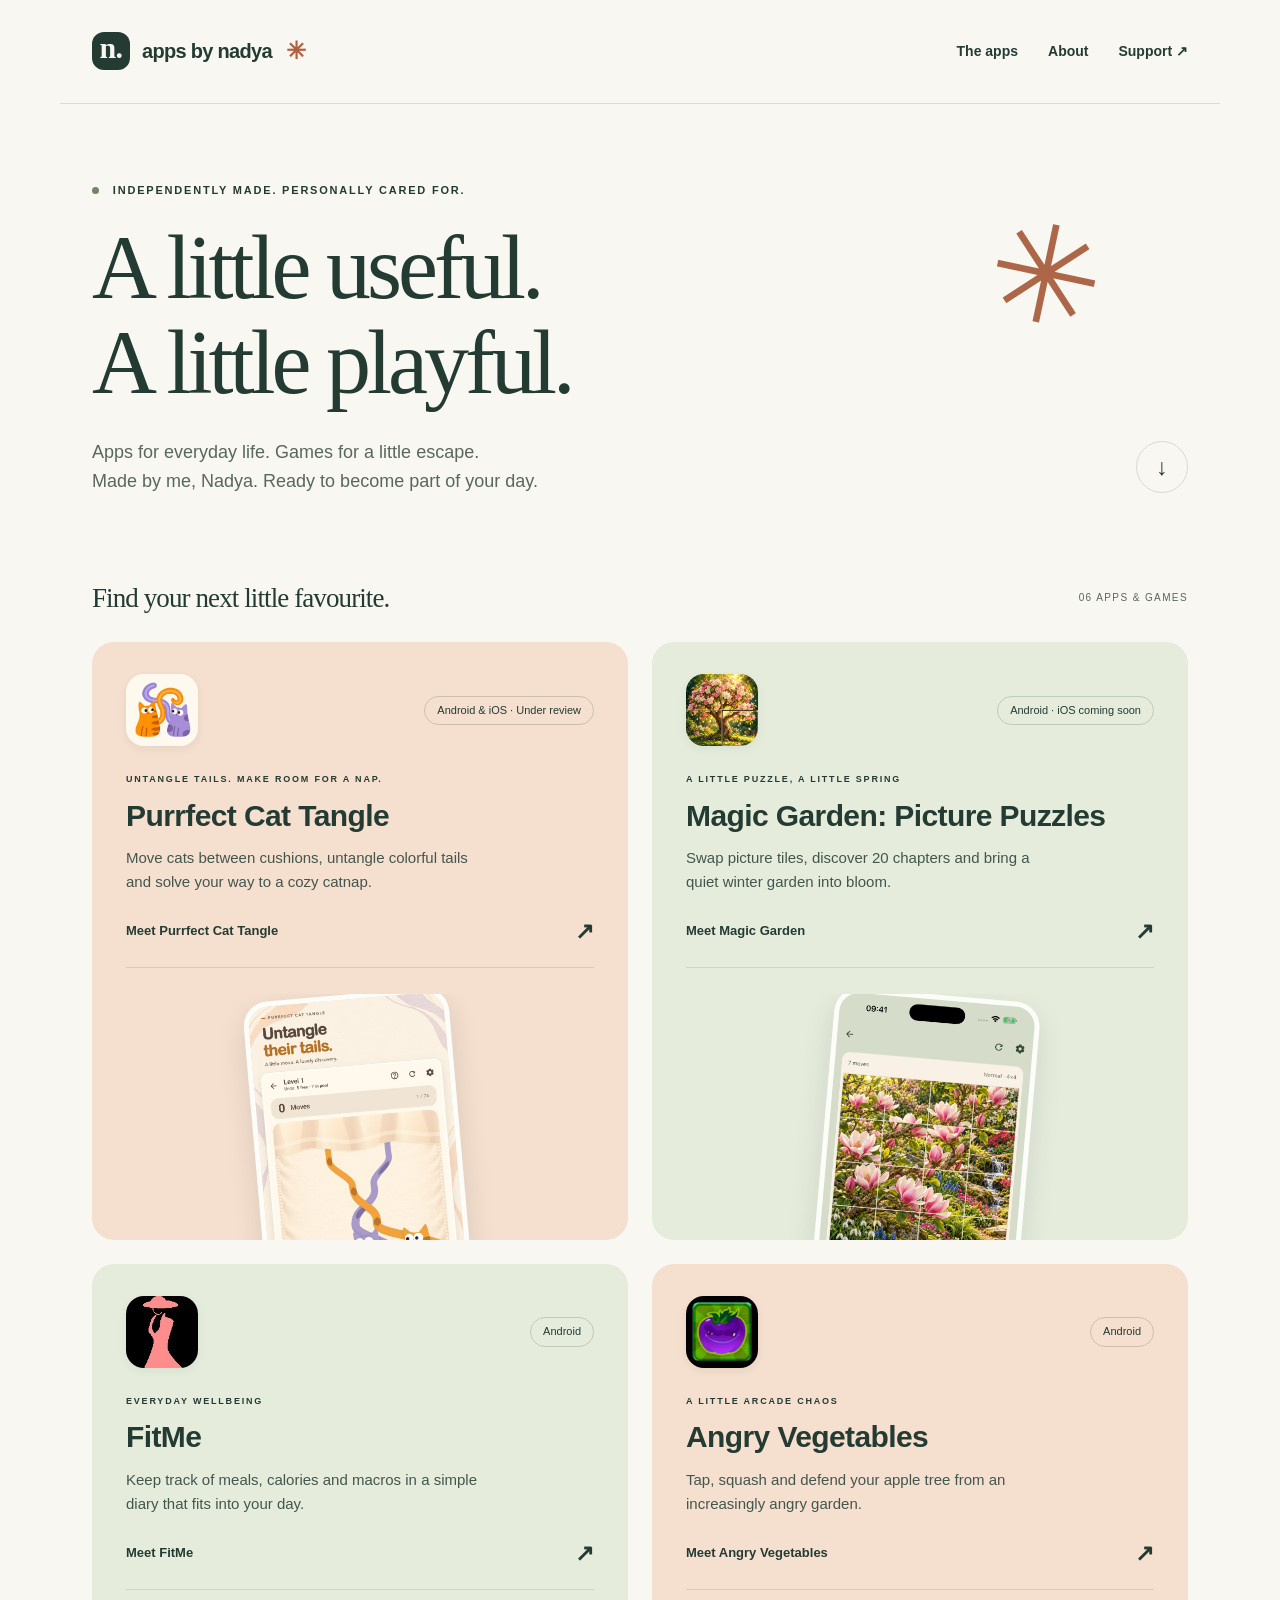
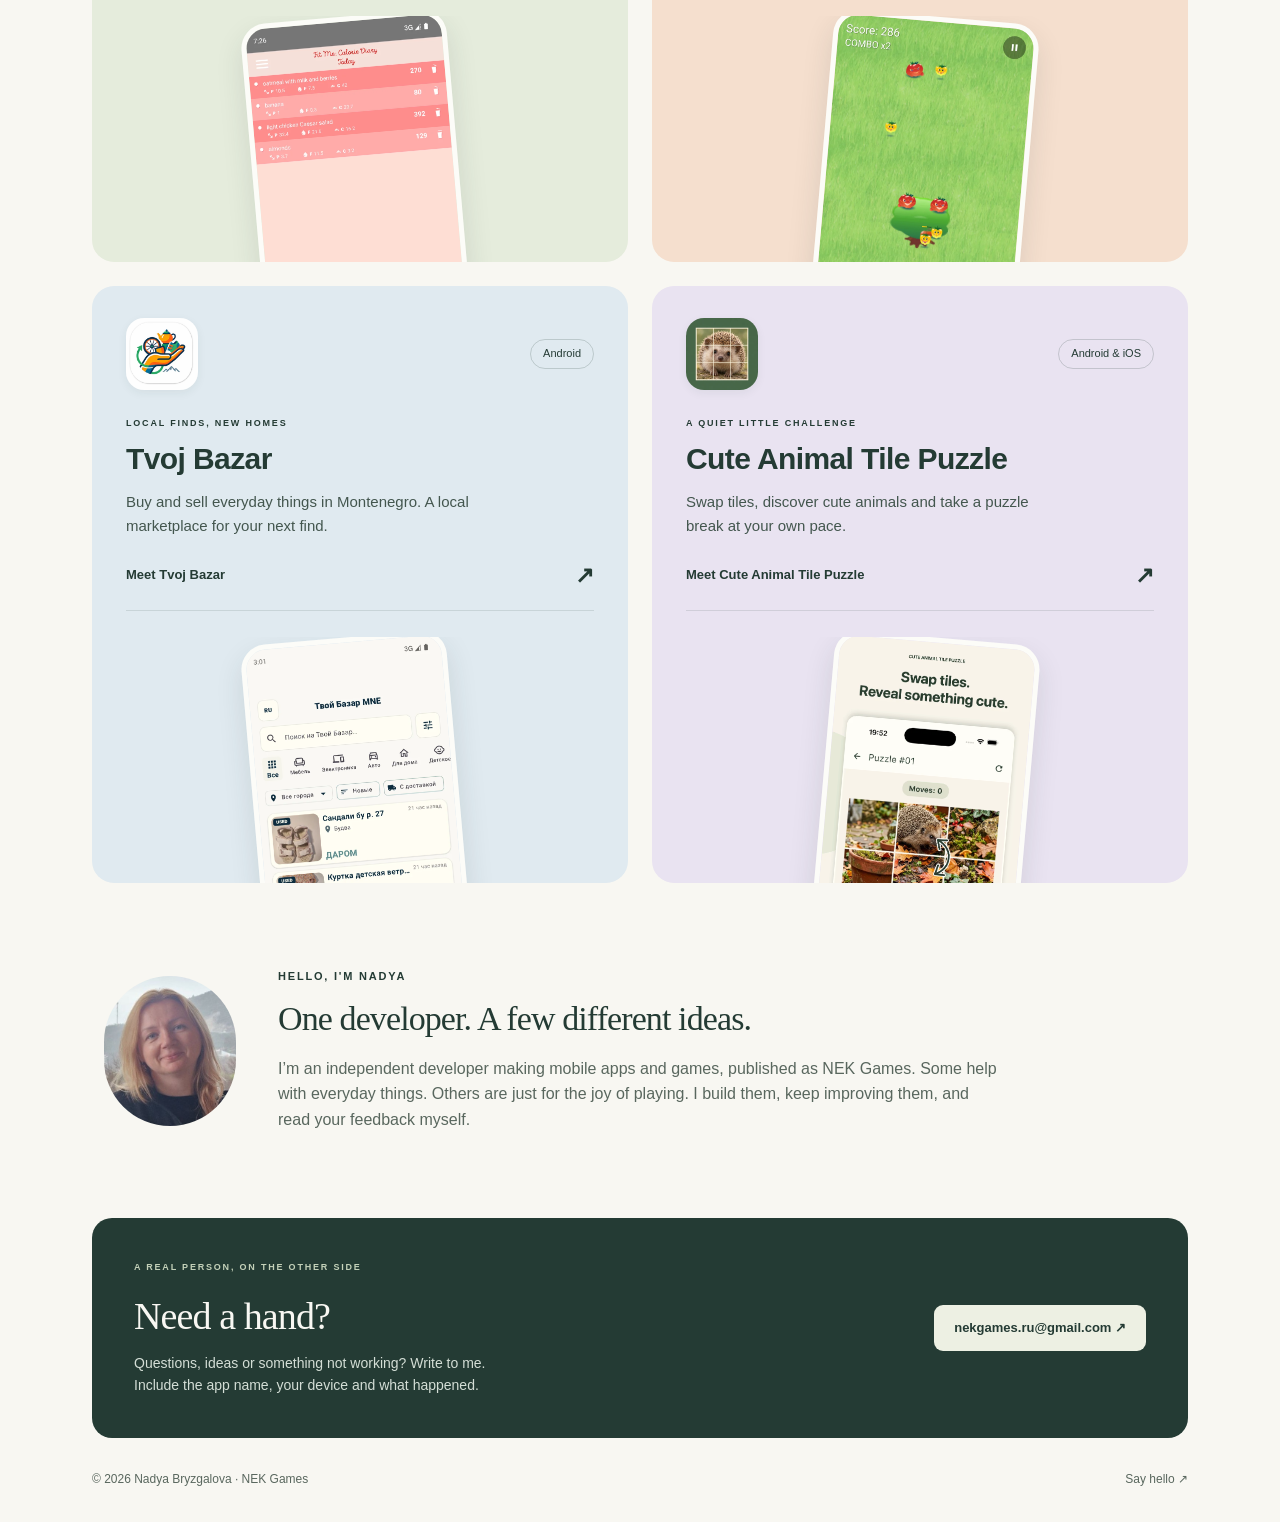
==== commit 955174fe: "Added purrfect cat puzzle to projects" ====
--- a/index.html
+++ b/index.html
@@ -1,2 +1,2 @@
 <!doctype html>
-<html lang="en"><head><meta charset="utf-8"><meta name="viewport" content="width=device-width, initial-scale=1"><title>Small apps. Everyday joy. — Apps by Nadya</title><meta name="description" content="Explore Magic Garden: Picture Puzzles, FitMe, Angry Vegetables, Tvoj Bazar and Cute Animal Tile Puzzle. Mobile apps and games by independent developer Nadya Bryzgalova."><meta name="theme-color" content="#f8f7f2"><link rel="icon" type="image/svg+xml" href="assets/favicon.svg"><link rel="stylesheet" href="style.css"></head><body><a class="skip" href="#main">Skip to content</a><header class="wrap header"><a class="brand" href="index.html"><span class="brand-mark">n.</span> apps by nadya<span class="brand-dot">✳</span></a><nav aria-label="Main navigation"><a href="index.html#apps">The apps</a><a href="index.html#about">About</a><a href="#support">Support <span aria-hidden="true">↗</span></a></nav></header><main id="main" class="wrap"><section class="hero"><p class="eyebrow"><span class="tiny-dot"></span> INDEPENDENTLY MADE. PERSONALLY CARED FOR.</p><h1>A little useful.<br>A little playful.<span class="hero-star" aria-hidden="true">✳</span></h1><div class="hero-bottom"><p>Apps for everyday life. Games for a little escape. <br>Made by me, Nadya. Ready to become part of your day.</p><a class="round-link" href="#apps" aria-label="Explore the apps">↓</a></div></section><section id="apps" class="apps"><div class="section-title"><h2>Find your next little favourite.</h2><span>05 APPS & GAMES</span></div><div class="grid"><article class="card green"><div class="card-top"><img class="app-icon" src="assets/magic-garden-icon.webp" width="72" height="72" alt=""><span class="platform">Android · iOS coming soon</span></div><p class="eyebrow">A LITTLE PUZZLE, A LITTLE SPRING</p><h3><a href="magic-garden.html">Magic Garden: Picture Puzzles</a></h3><p>Swap picture tiles, discover 20 chapters and bring a quiet winter garden into bloom.</p><a class="text-link" href="magic-garden.html">Meet Magic Garden <span aria-hidden="true">↗</span></a><div class="card-preview"><img src="assets/magic-garden-magnolia.webp" alt="Magnolia picture puzzle in Magic Garden" width="660" height="1434" loading="lazy"></div></article><article class="card green"><div class="card-top"><img class="app-icon" src="assets/fitme-icon.webp" width="72" height="72" alt=""><span class="platform">Android</span></div><p class="eyebrow">EVERYDAY WELLBEING</p><h3><a href="fitme.html">FitMe</a></h3><p>Keep track of meals, calories and macros in a simple diary that fits into your day.</p><a class="text-link" href="fitme.html">Meet FitMe <span aria-hidden="true">↗</span></a><div class="card-preview"><img src="assets/fitme-calorie-diary.webp" alt="Your day, at a glance in FitMe" width="280" height="580" loading="lazy"></div></article><article class="card peach"><div class="card-top"><img class="app-icon" src="assets/angry-vegetables-icon.webp" width="72" height="72" alt=""><span class="platform">Android</span></div><p class="eyebrow">A LITTLE ARCADE CHAOS</p><h3><a href="angry-vegetables.html">Angry Vegetables</a></h3><p>Tap, squash and defend your apple tree from an increasingly angry garden.</p><a class="text-link" href="angry-vegetables.html">Meet Angry Vegetables <span aria-hidden="true">↗</span></a><div class="card-preview"><img src="assets/angry-vegetables-gameplay.webp" alt="Defend your apples in Angry Vegetables" width="280" height="580" loading="lazy"></div></article><article class="card blue"><div class="card-top"><img class="app-icon" src="assets/tvoj-bazar-icon.webp" width="72" height="72" alt=""><span class="platform">Android</span></div><p class="eyebrow">LOCAL FINDS, NEW HOMES</p><h3><a href="tvoj-bazar.html">Tvoj Bazar</a></h3><p>Buy and sell everyday things in Montenegro. A local marketplace for your next find.</p><a class="text-link" href="tvoj-bazar.html">Meet Tvoj Bazar <span aria-hidden="true">↗</span></a><div class="card-preview"><img src="assets/tvoj-bazar-listings.webp" alt="Discover local listings in Tvoj Bazar" width="280" height="580" loading="lazy"></div></article><article class="card lavender"><div class="card-top"><img class="app-icon" src="assets/cute-animal-tile-puzzle-icon.webp" width="72" height="72" alt=""><span class="platform">Android & iOS</span></div><p class="eyebrow">A QUIET LITTLE CHALLENGE</p><h3><a href="cute-animal-tile-puzzle.html">Cute Animal Tile Puzzle</a></h3><p>Swap tiles, discover cute animals and take a puzzle break at your own pace.</p><a class="text-link" href="cute-animal-tile-puzzle.html">Meet Cute Animal Tile Puzzle <span aria-hidden="true">↗</span></a><div class="card-preview"><img src="assets/cute-animal-tile-puzzle-swap.webp" alt="Swap any two tiles in Cute Animal Tile Puzzle" width="280" height="580" loading="lazy"></div></article></div></section><section class="about" id="about"><div class="about-portrait"><img src="assets/nadya-portrait.jpg" width="360" height="410" alt="Nadya Bryzgalova" loading="lazy"></div><div><p class="eyebrow">HELLO, I'M NADYA</p><h2>One developer. A few different ideas.</h2><p>I’m an independent developer making mobile apps and games, published as NEK Games. Some help with everyday things. Others are just for the joy of playing. I build them, keep improving them, and read your feedback myself.</p></div></section><section class="support" id="support"><div><p class="eyebrow">A REAL PERSON, ON THE OTHER SIDE</p><h2>Need a hand?</h2><p>Questions, ideas or something not working? Write to me.<br>Include the app name, your device and what happened.</p></div><a class="button light" href="mailto:nekgames.ru@gmail.com?subject=an%20app%20support">nekgames.ru@gmail.com ↗</a></section></main><footer class="wrap footer"><span>© 2026 Nadya Bryzgalova · NEK Games</span><a href="mailto:nekgames.ru@gmail.com">Say hello ↗</a></footer></body></html>+<html lang="en"><head><meta charset="utf-8"><meta name="viewport" content="width=device-width, initial-scale=1"><title>Small apps. Everyday joy. — Apps by Nadya</title><meta name="description" content="Explore Purrfect Cat Tangle, Magic Garden: Picture Puzzles, FitMe, Angry Vegetables, Tvoj Bazar and Cute Animal Tile Puzzle. Mobile apps and games by independent developer Nadya Bryzgalova."><meta name="theme-color" content="#f8f7f2"><link rel="icon" type="image/svg+xml" href="assets/favicon.svg"><link rel="stylesheet" href="style.css"></head><body><a class="skip" href="#main">Skip to content</a><header class="wrap header"><a class="brand" href="index.html"><span class="brand-mark">n.</span> apps by nadya<span class="brand-dot">✳</span></a><nav aria-label="Main navigation"><a href="index.html#apps">The apps</a><a href="index.html#about">About</a><a href="#support">Support <span aria-hidden="true">↗</span></a></nav></header><main id="main" class="wrap"><section class="hero"><p class="eyebrow"><span class="tiny-dot"></span> INDEPENDENTLY MADE. PERSONALLY CARED FOR.</p><h1>A little useful.<br>A little playful.<span class="hero-star" aria-hidden="true">✳</span></h1><div class="hero-bottom"><p>Apps for everyday life. Games for a little escape. <br>Made by me, Nadya. Ready to become part of your day.</p><a class="round-link" href="#apps" aria-label="Explore the apps">↓</a></div></section><section id="apps" class="apps"><div class="section-title"><h2>Find your next little favourite.</h2><span>06 APPS & GAMES</span></div><div class="grid"><article class="card peach"><div class="card-top"><img class="app-icon" src="assets/purrfect-cat-tangle-icon.webp" width="72" height="72" alt=""><span class="platform">Android &amp; iOS · Under review</span></div><p class="eyebrow">UNTANGLE TAILS. MAKE ROOM FOR A NAP.</p><h3><a href="purrfect-cat-tangle.html">Purrfect Cat Tangle</a></h3><p>Move cats between cushions, untangle colorful tails and solve your way to a cozy catnap.</p><a class="text-link" href="purrfect-cat-tangle.html">Meet Purrfect Cat Tangle <span aria-hidden="true">↗</span></a><div class="card-preview"><img src="assets/purrfect-cat-tangle-untangle.webp" alt="Two cats with tangled tails in Purrfect Cat Tangle" width="720" height="1280" loading="lazy"></div></article><article class="card green"><div class="card-top"><img class="app-icon" src="assets/magic-garden-icon.webp" width="72" height="72" alt=""><span class="platform">Android · iOS coming soon</span></div><p class="eyebrow">A LITTLE PUZZLE, A LITTLE SPRING</p><h3><a href="magic-garden.html">Magic Garden: Picture Puzzles</a></h3><p>Swap picture tiles, discover 20 chapters and bring a quiet winter garden into bloom.</p><a class="text-link" href="magic-garden.html">Meet Magic Garden <span aria-hidden="true">↗</span></a><div class="card-preview"><img src="assets/magic-garden-magnolia.webp" alt="Magnolia picture puzzle in Magic Garden" width="660" height="1434" loading="lazy"></div></article><article class="card green"><div class="card-top"><img class="app-icon" src="assets/fitme-icon.webp" width="72" height="72" alt=""><span class="platform">Android</span></div><p class="eyebrow">EVERYDAY WELLBEING</p><h3><a href="fitme.html">FitMe</a></h3><p>Keep track of meals, calories and macros in a simple diary that fits into your day.</p><a class="text-link" href="fitme.html">Meet FitMe <span aria-hidden="true">↗</span></a><div class="card-preview"><img src="assets/fitme-calorie-diary.webp" alt="Your day, at a glance in FitMe" width="280" height="580" loading="lazy"></div></article><article class="card peach"><div class="card-top"><img class="app-icon" src="assets/angry-vegetables-icon.webp" width="72" height="72" alt=""><span class="platform">Android</span></div><p class="eyebrow">A LITTLE ARCADE CHAOS</p><h3><a href="angry-vegetables.html">Angry Vegetables</a></h3><p>Tap, squash and defend your apple tree from an increasingly angry garden.</p><a class="text-link" href="angry-vegetables.html">Meet Angry Vegetables <span aria-hidden="true">↗</span></a><div class="card-preview"><img src="assets/angry-vegetables-gameplay.webp" alt="Defend your apples in Angry Vegetables" width="280" height="580" loading="lazy"></div></article><article class="card blue"><div class="card-top"><img class="app-icon" src="assets/tvoj-bazar-icon.webp" width="72" height="72" alt=""><span class="platform">Android</span></div><p class="eyebrow">LOCAL FINDS, NEW HOMES</p><h3><a href="tvoj-bazar.html">Tvoj Bazar</a></h3><p>Buy and sell everyday things in Montenegro. A local marketplace for your next find.</p><a class="text-link" href="tvoj-bazar.html">Meet Tvoj Bazar <span aria-hidden="true">↗</span></a><div class="card-preview"><img src="assets/tvoj-bazar-listings.webp" alt="Discover local listings in Tvoj Bazar" width="280" height="580" loading="lazy"></div></article><article class="card lavender"><div class="card-top"><img class="app-icon" src="assets/cute-animal-tile-puzzle-icon.webp" width="72" height="72" alt=""><span class="platform">Android & iOS</span></div><p class="eyebrow">A QUIET LITTLE CHALLENGE</p><h3><a href="cute-animal-tile-puzzle.html">Cute Animal Tile Puzzle</a></h3><p>Swap tiles, discover cute animals and take a puzzle break at your own pace.</p><a class="text-link" href="cute-animal-tile-puzzle.html">Meet Cute Animal Tile Puzzle <span aria-hidden="true">↗</span></a><div class="card-preview"><img src="assets/cute-animal-tile-puzzle-swap.webp" alt="Swap any two tiles in Cute Animal Tile Puzzle" width="280" height="580" loading="lazy"></div></article></div></section><section class="about" id="about"><div class="about-portrait"><img src="assets/nadya-portrait.jpg" width="360" height="410" alt="Nadya Bryzgalova" loading="lazy"></div><div><p class="eyebrow">HELLO, I'M NADYA</p><h2>One developer. A few different ideas.</h2><p>I’m an independent developer making mobile apps and games, published as NEK Games. Some help with everyday things. Others are just for the joy of playing. I build them, keep improving them, and read your feedback myself.</p></div></section><section class="support" id="support"><div><p class="eyebrow">A REAL PERSON, ON THE OTHER SIDE</p><h2>Need a hand?</h2><p>Questions, ideas or something not working? Write to me.<br>Include the app name, your device and what happened.</p></div><a class="button light" href="mailto:nekgames.ru@gmail.com?subject=an%20app%20support">nekgames.ru@gmail.com ↗</a></section></main><footer class="wrap footer"><span>© 2026 Nadya Bryzgalova · NEK Games</span><a href="mailto:nekgames.ru@gmail.com">Say hello ↗</a></footer></body></html>
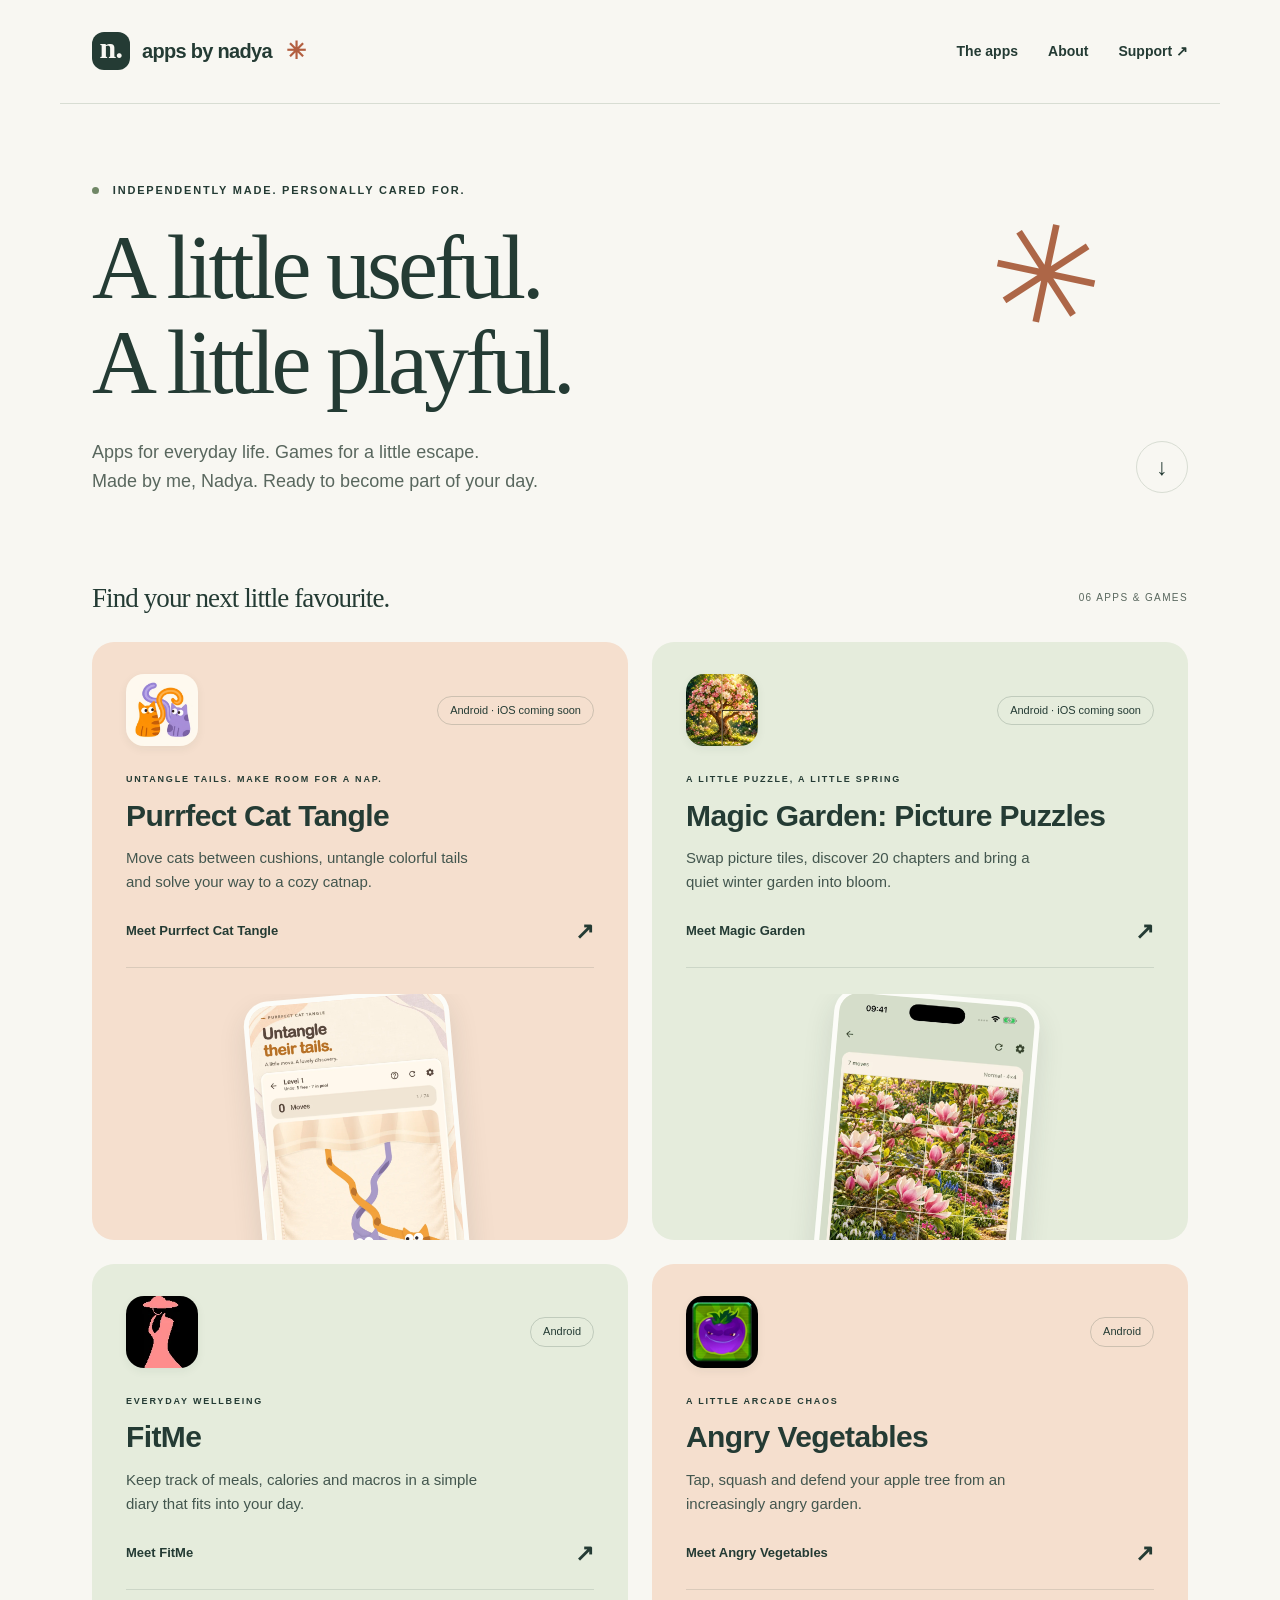
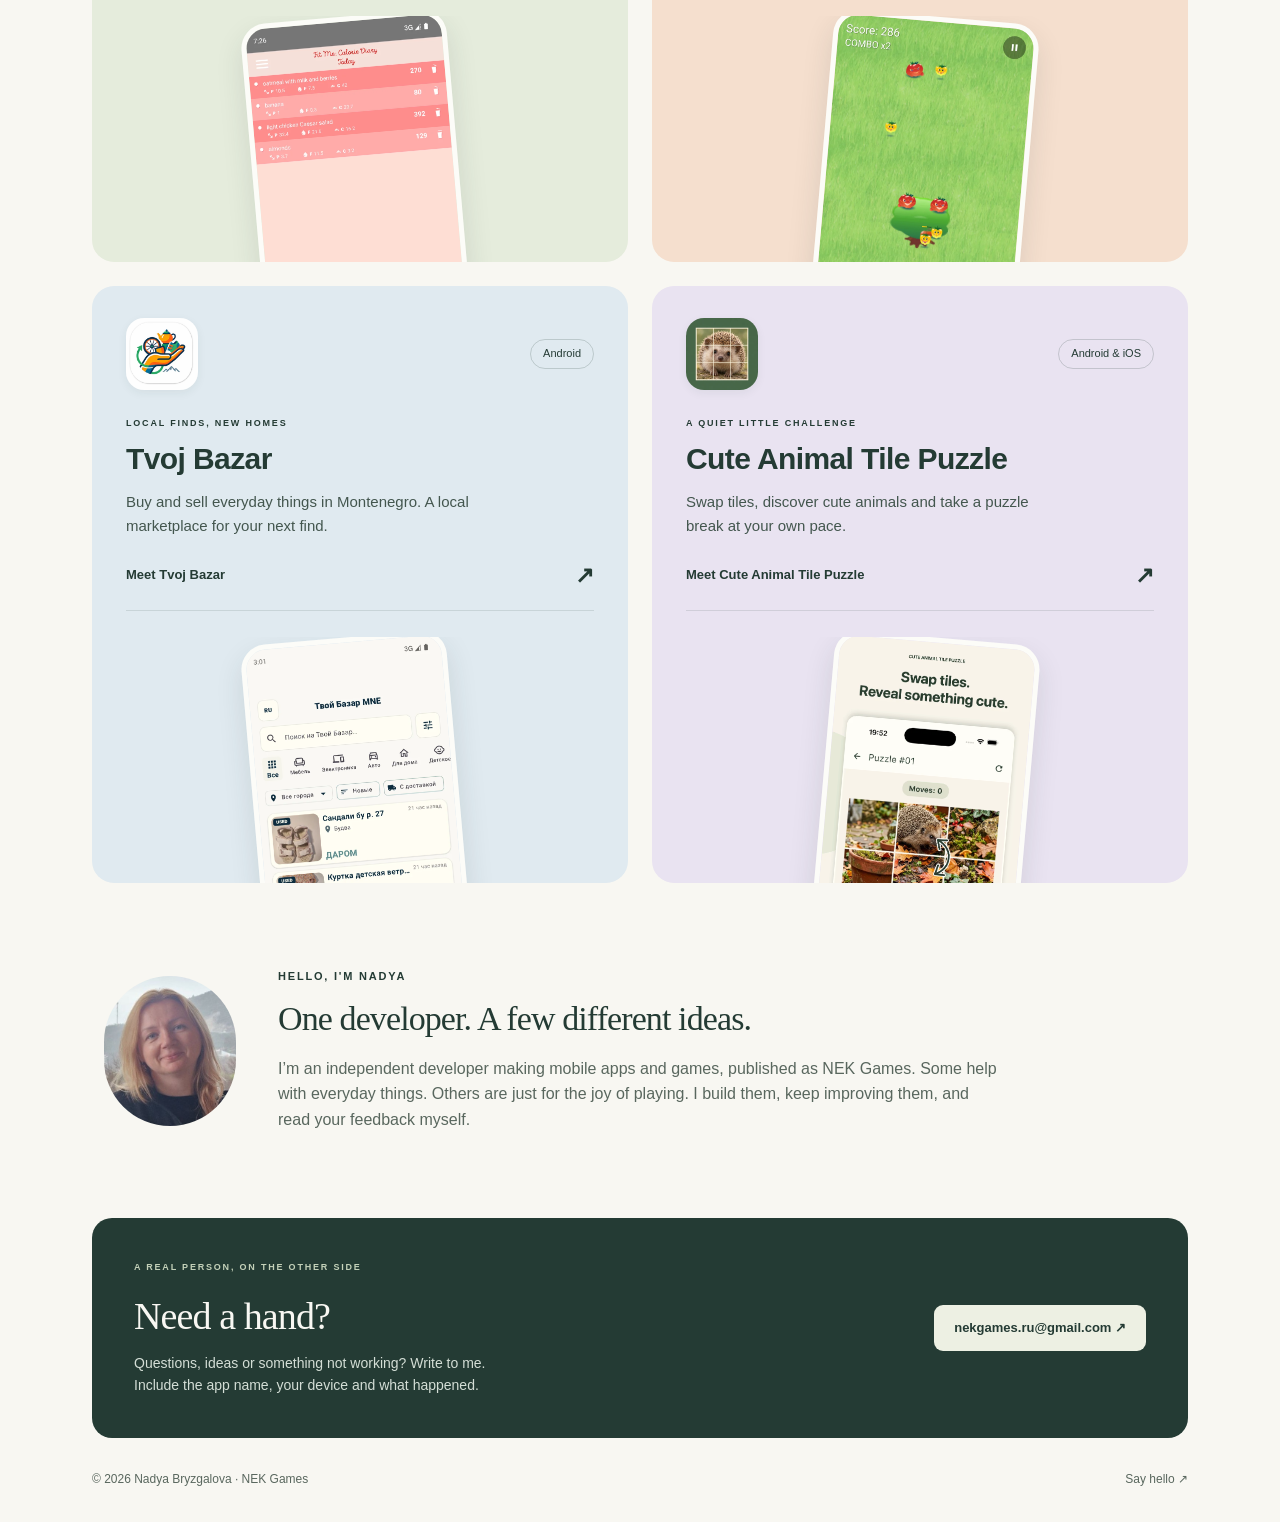
==== commit de16a2a8: "update on project state" ====
--- a/index.html
+++ b/index.html
@@ -1,2 +1,2 @@
 <!doctype html>
-<html lang="en"><head><meta charset="utf-8"><meta name="viewport" content="width=device-width, initial-scale=1"><title>Small apps. Everyday joy. — Apps by Nadya</title><meta name="description" content="Explore Purrfect Cat Tangle, Magic Garden: Picture Puzzles, FitMe, Angry Vegetables, Tvoj Bazar and Cute Animal Tile Puzzle. Mobile apps and games by independent developer Nadya Bryzgalova."><meta name="theme-color" content="#f8f7f2"><link rel="icon" type="image/svg+xml" href="assets/favicon.svg"><link rel="stylesheet" href="style.css"></head><body><a class="skip" href="#main">Skip to content</a><header class="wrap header"><a class="brand" href="index.html"><span class="brand-mark">n.</span> apps by nadya<span class="brand-dot">✳</span></a><nav aria-label="Main navigation"><a href="index.html#apps">The apps</a><a href="index.html#about">About</a><a href="#support">Support <span aria-hidden="true">↗</span></a></nav></header><main id="main" class="wrap"><section class="hero"><p class="eyebrow"><span class="tiny-dot"></span> INDEPENDENTLY MADE. PERSONALLY CARED FOR.</p><h1>A little useful.<br>A little playful.<span class="hero-star" aria-hidden="true">✳</span></h1><div class="hero-bottom"><p>Apps for everyday life. Games for a little escape. <br>Made by me, Nadya. Ready to become part of your day.</p><a class="round-link" href="#apps" aria-label="Explore the apps">↓</a></div></section><section id="apps" class="apps"><div class="section-title"><h2>Find your next little favourite.</h2><span>06 APPS & GAMES</span></div><div class="grid"><article class="card peach"><div class="card-top"><img class="app-icon" src="assets/purrfect-cat-tangle-icon.webp" width="72" height="72" alt=""><span class="platform">Android &amp; iOS · Under review</span></div><p class="eyebrow">UNTANGLE TAILS. MAKE ROOM FOR A NAP.</p><h3><a href="purrfect-cat-tangle.html">Purrfect Cat Tangle</a></h3><p>Move cats between cushions, untangle colorful tails and solve your way to a cozy catnap.</p><a class="text-link" href="purrfect-cat-tangle.html">Meet Purrfect Cat Tangle <span aria-hidden="true">↗</span></a><div class="card-preview"><img src="assets/purrfect-cat-tangle-untangle.webp" alt="Two cats with tangled tails in Purrfect Cat Tangle" width="720" height="1280" loading="lazy"></div></article><article class="card green"><div class="card-top"><img class="app-icon" src="assets/magic-garden-icon.webp" width="72" height="72" alt=""><span class="platform">Android · iOS coming soon</span></div><p class="eyebrow">A LITTLE PUZZLE, A LITTLE SPRING</p><h3><a href="magic-garden.html">Magic Garden: Picture Puzzles</a></h3><p>Swap picture tiles, discover 20 chapters and bring a quiet winter garden into bloom.</p><a class="text-link" href="magic-garden.html">Meet Magic Garden <span aria-hidden="true">↗</span></a><div class="card-preview"><img src="assets/magic-garden-magnolia.webp" alt="Magnolia picture puzzle in Magic Garden" width="660" height="1434" loading="lazy"></div></article><article class="card green"><div class="card-top"><img class="app-icon" src="assets/fitme-icon.webp" width="72" height="72" alt=""><span class="platform">Android</span></div><p class="eyebrow">EVERYDAY WELLBEING</p><h3><a href="fitme.html">FitMe</a></h3><p>Keep track of meals, calories and macros in a simple diary that fits into your day.</p><a class="text-link" href="fitme.html">Meet FitMe <span aria-hidden="true">↗</span></a><div class="card-preview"><img src="assets/fitme-calorie-diary.webp" alt="Your day, at a glance in FitMe" width="280" height="580" loading="lazy"></div></article><article class="card peach"><div class="card-top"><img class="app-icon" src="assets/angry-vegetables-icon.webp" width="72" height="72" alt=""><span class="platform">Android</span></div><p class="eyebrow">A LITTLE ARCADE CHAOS</p><h3><a href="angry-vegetables.html">Angry Vegetables</a></h3><p>Tap, squash and defend your apple tree from an increasingly angry garden.</p><a class="text-link" href="angry-vegetables.html">Meet Angry Vegetables <span aria-hidden="true">↗</span></a><div class="card-preview"><img src="assets/angry-vegetables-gameplay.webp" alt="Defend your apples in Angry Vegetables" width="280" height="580" loading="lazy"></div></article><article class="card blue"><div class="card-top"><img class="app-icon" src="assets/tvoj-bazar-icon.webp" width="72" height="72" alt=""><span class="platform">Android</span></div><p class="eyebrow">LOCAL FINDS, NEW HOMES</p><h3><a href="tvoj-bazar.html">Tvoj Bazar</a></h3><p>Buy and sell everyday things in Montenegro. A local marketplace for your next find.</p><a class="text-link" href="tvoj-bazar.html">Meet Tvoj Bazar <span aria-hidden="true">↗</span></a><div class="card-preview"><img src="assets/tvoj-bazar-listings.webp" alt="Discover local listings in Tvoj Bazar" width="280" height="580" loading="lazy"></div></article><article class="card lavender"><div class="card-top"><img class="app-icon" src="assets/cute-animal-tile-puzzle-icon.webp" width="72" height="72" alt=""><span class="platform">Android & iOS</span></div><p class="eyebrow">A QUIET LITTLE CHALLENGE</p><h3><a href="cute-animal-tile-puzzle.html">Cute Animal Tile Puzzle</a></h3><p>Swap tiles, discover cute animals and take a puzzle break at your own pace.</p><a class="text-link" href="cute-animal-tile-puzzle.html">Meet Cute Animal Tile Puzzle <span aria-hidden="true">↗</span></a><div class="card-preview"><img src="assets/cute-animal-tile-puzzle-swap.webp" alt="Swap any two tiles in Cute Animal Tile Puzzle" width="280" height="580" loading="lazy"></div></article></div></section><section class="about" id="about"><div class="about-portrait"><img src="assets/nadya-portrait.jpg" width="360" height="410" alt="Nadya Bryzgalova" loading="lazy"></div><div><p class="eyebrow">HELLO, I'M NADYA</p><h2>One developer. A few different ideas.</h2><p>I’m an independent developer making mobile apps and games, published as NEK Games. Some help with everyday things. Others are just for the joy of playing. I build them, keep improving them, and read your feedback myself.</p></div></section><section class="support" id="support"><div><p class="eyebrow">A REAL PERSON, ON THE OTHER SIDE</p><h2>Need a hand?</h2><p>Questions, ideas or something not working? Write to me.<br>Include the app name, your device and what happened.</p></div><a class="button light" href="mailto:nekgames.ru@gmail.com?subject=an%20app%20support">nekgames.ru@gmail.com ↗</a></section></main><footer class="wrap footer"><span>© 2026 Nadya Bryzgalova · NEK Games</span><a href="mailto:nekgames.ru@gmail.com">Say hello ↗</a></footer></body></html>+<html lang="en"><head><meta charset="utf-8"><meta name="viewport" content="width=device-width, initial-scale=1"><title>Small apps. Everyday joy. — Apps by Nadya</title><meta name="description" content="Explore Purrfect Cat Tangle, Magic Garden: Picture Puzzles, FitMe, Angry Vegetables, Tvoj Bazar and Cute Animal Tile Puzzle. Mobile apps and games by independent developer Nadya Bryzgalova."><meta name="theme-color" content="#f8f7f2"><link rel="icon" type="image/svg+xml" href="assets/favicon.svg"><link rel="stylesheet" href="style.css"></head><body><a class="skip" href="#main">Skip to content</a><header class="wrap header"><a class="brand" href="index.html"><span class="brand-mark">n.</span> apps by nadya<span class="brand-dot">✳</span></a><nav aria-label="Main navigation"><a href="index.html#apps">The apps</a><a href="index.html#about">About</a><a href="#support">Support <span aria-hidden="true">↗</span></a></nav></header><main id="main" class="wrap"><section class="hero"><p class="eyebrow"><span class="tiny-dot"></span> INDEPENDENTLY MADE. PERSONALLY CARED FOR.</p><h1>A little useful.<br>A little playful.<span class="hero-star" aria-hidden="true">✳</span></h1><div class="hero-bottom"><p>Apps for everyday life. Games for a little escape. <br>Made by me, Nadya. Ready to become part of your day.</p><a class="round-link" href="#apps" aria-label="Explore the apps">↓</a></div></section><section id="apps" class="apps"><div class="section-title"><h2>Find your next little favourite.</h2><span>06 APPS & GAMES</span></div><div class="grid"><article class="card peach"><div class="card-top"><img class="app-icon" src="assets/purrfect-cat-tangle-icon.webp" width="72" height="72" alt=""><span class="platform">Android · iOS coming soon</span></div><p class="eyebrow">UNTANGLE TAILS. MAKE ROOM FOR A NAP.</p><h3><a href="purrfect-cat-tangle.html">Purrfect Cat Tangle</a></h3><p>Move cats between cushions, untangle colorful tails and solve your way to a cozy catnap.</p><a class="text-link" href="purrfect-cat-tangle.html">Meet Purrfect Cat Tangle <span aria-hidden="true">↗</span></a><div class="card-preview"><img src="assets/purrfect-cat-tangle-untangle.webp" alt="Two cats with tangled tails in Purrfect Cat Tangle" width="720" height="1280" loading="lazy"></div></article><article class="card green"><div class="card-top"><img class="app-icon" src="assets/magic-garden-icon.webp" width="72" height="72" alt=""><span class="platform">Android · iOS coming soon</span></div><p class="eyebrow">A LITTLE PUZZLE, A LITTLE SPRING</p><h3><a href="magic-garden.html">Magic Garden: Picture Puzzles</a></h3><p>Swap picture tiles, discover 20 chapters and bring a quiet winter garden into bloom.</p><a class="text-link" href="magic-garden.html">Meet Magic Garden <span aria-hidden="true">↗</span></a><div class="card-preview"><img src="assets/magic-garden-magnolia.webp" alt="Magnolia picture puzzle in Magic Garden" width="660" height="1434" loading="lazy"></div></article><article class="card green"><div class="card-top"><img class="app-icon" src="assets/fitme-icon.webp" width="72" height="72" alt=""><span class="platform">Android</span></div><p class="eyebrow">EVERYDAY WELLBEING</p><h3><a href="fitme.html">FitMe</a></h3><p>Keep track of meals, calories and macros in a simple diary that fits into your day.</p><a class="text-link" href="fitme.html">Meet FitMe <span aria-hidden="true">↗</span></a><div class="card-preview"><img src="assets/fitme-calorie-diary.webp" alt="Your day, at a glance in FitMe" width="280" height="580" loading="lazy"></div></article><article class="card peach"><div class="card-top"><img class="app-icon" src="assets/angry-vegetables-icon.webp" width="72" height="72" alt=""><span class="platform">Android</span></div><p class="eyebrow">A LITTLE ARCADE CHAOS</p><h3><a href="angry-vegetables.html">Angry Vegetables</a></h3><p>Tap, squash and defend your apple tree from an increasingly angry garden.</p><a class="text-link" href="angry-vegetables.html">Meet Angry Vegetables <span aria-hidden="true">↗</span></a><div class="card-preview"><img src="assets/angry-vegetables-gameplay.webp" alt="Defend your apples in Angry Vegetables" width="280" height="580" loading="lazy"></div></article><article class="card blue"><div class="card-top"><img class="app-icon" src="assets/tvoj-bazar-icon.webp" width="72" height="72" alt=""><span class="platform">Android</span></div><p class="eyebrow">LOCAL FINDS, NEW HOMES</p><h3><a href="tvoj-bazar.html">Tvoj Bazar</a></h3><p>Buy and sell everyday things in Montenegro. A local marketplace for your next find.</p><a class="text-link" href="tvoj-bazar.html">Meet Tvoj Bazar <span aria-hidden="true">↗</span></a><div class="card-preview"><img src="assets/tvoj-bazar-listings.webp" alt="Discover local listings in Tvoj Bazar" width="280" height="580" loading="lazy"></div></article><article class="card lavender"><div class="card-top"><img class="app-icon" src="assets/cute-animal-tile-puzzle-icon.webp" width="72" height="72" alt=""><span class="platform">Android & iOS</span></div><p class="eyebrow">A QUIET LITTLE CHALLENGE</p><h3><a href="cute-animal-tile-puzzle.html">Cute Animal Tile Puzzle</a></h3><p>Swap tiles, discover cute animals and take a puzzle break at your own pace.</p><a class="text-link" href="cute-animal-tile-puzzle.html">Meet Cute Animal Tile Puzzle <span aria-hidden="true">↗</span></a><div class="card-preview"><img src="assets/cute-animal-tile-puzzle-swap.webp" alt="Swap any two tiles in Cute Animal Tile Puzzle" width="280" height="580" loading="lazy"></div></article></div></section><section class="about" id="about"><div class="about-portrait"><img src="assets/nadya-portrait.jpg" width="360" height="410" alt="Nadya Bryzgalova" loading="lazy"></div><div><p class="eyebrow">HELLO, I'M NADYA</p><h2>One developer. A few different ideas.</h2><p>I’m an independent developer making mobile apps and games, published as NEK Games. Some help with everyday things. Others are just for the joy of playing. I build them, keep improving them, and read your feedback myself.</p></div></section><section class="support" id="support"><div><p class="eyebrow">A REAL PERSON, ON THE OTHER SIDE</p><h2>Need a hand?</h2><p>Questions, ideas or something not working? Write to me.<br>Include the app name, your device and what happened.</p></div><a class="button light" href="mailto:nekgames.ru@gmail.com?subject=an%20app%20support">nekgames.ru@gmail.com ↗</a></section></main><footer class="wrap footer"><span>© 2026 Nadya Bryzgalova · NEK Games</span><a href="mailto:nekgames.ru@gmail.com">Say hello ↗</a></footer></body></html>
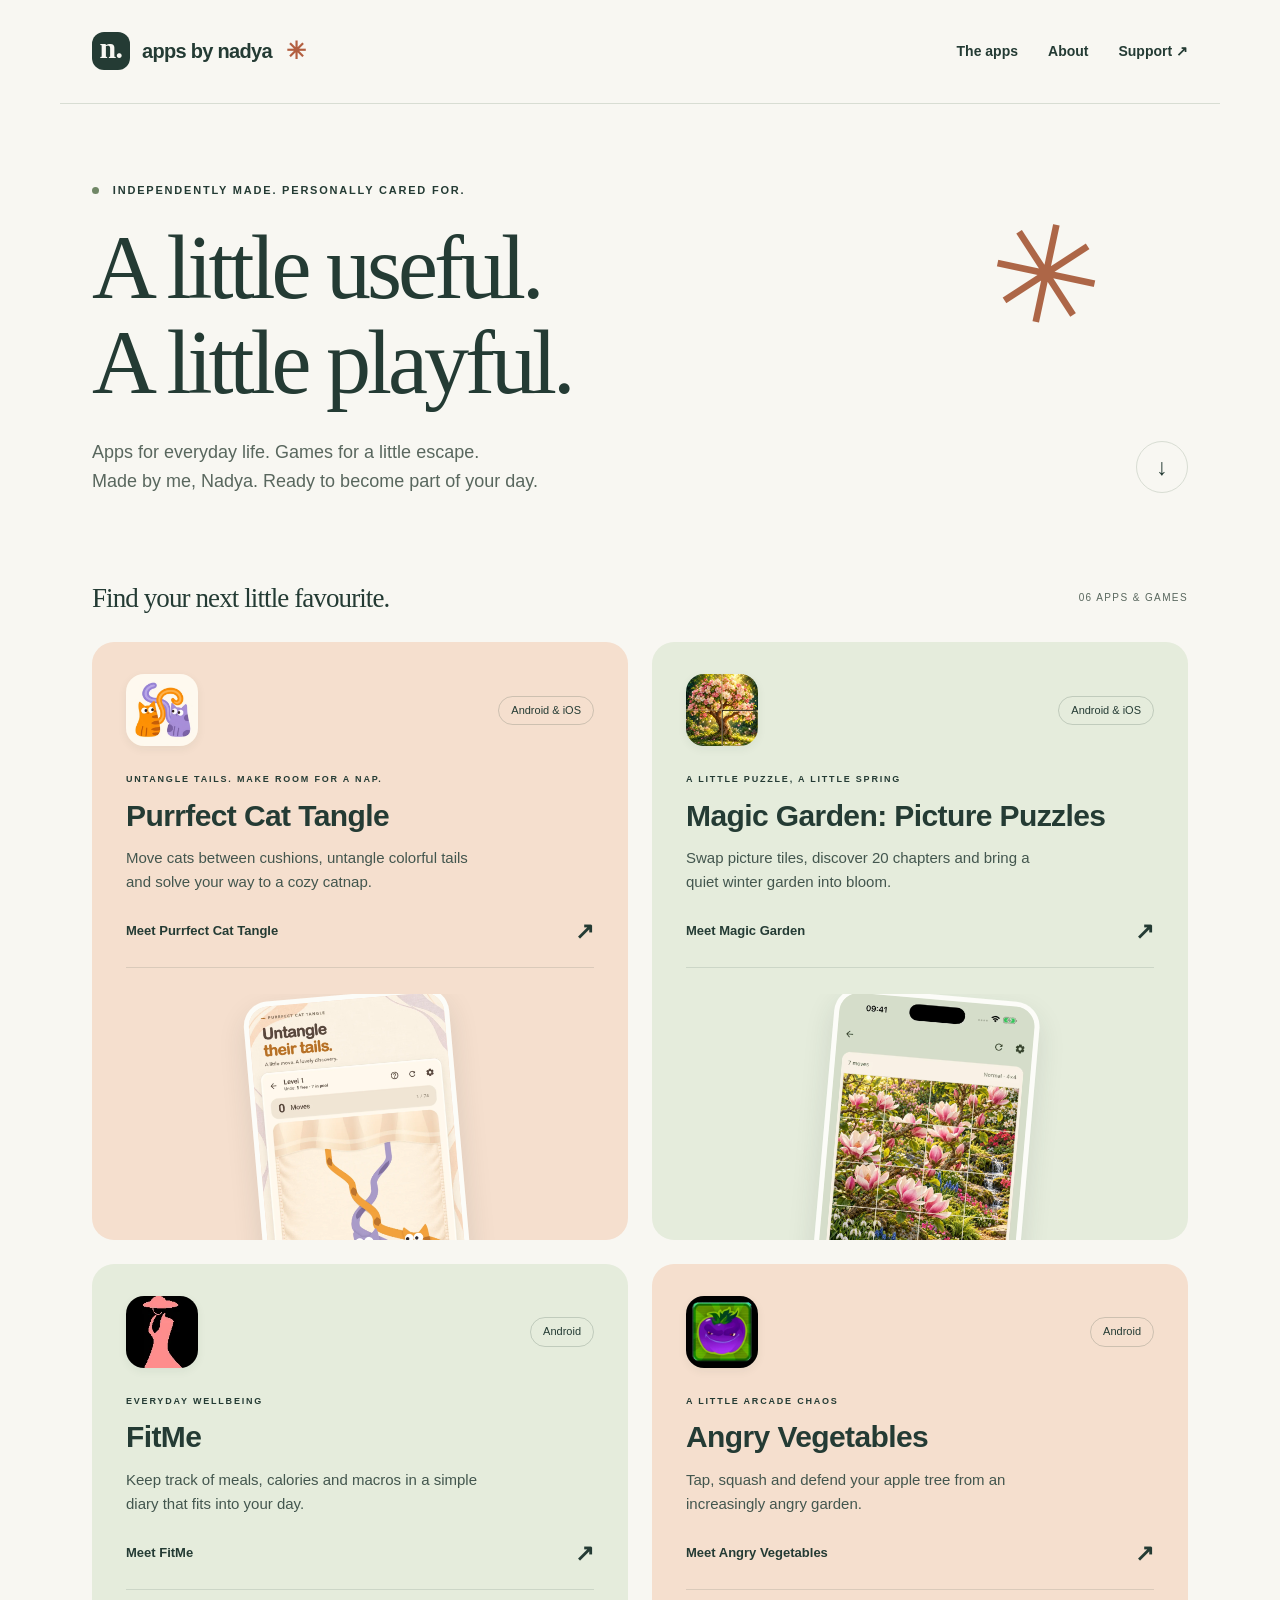
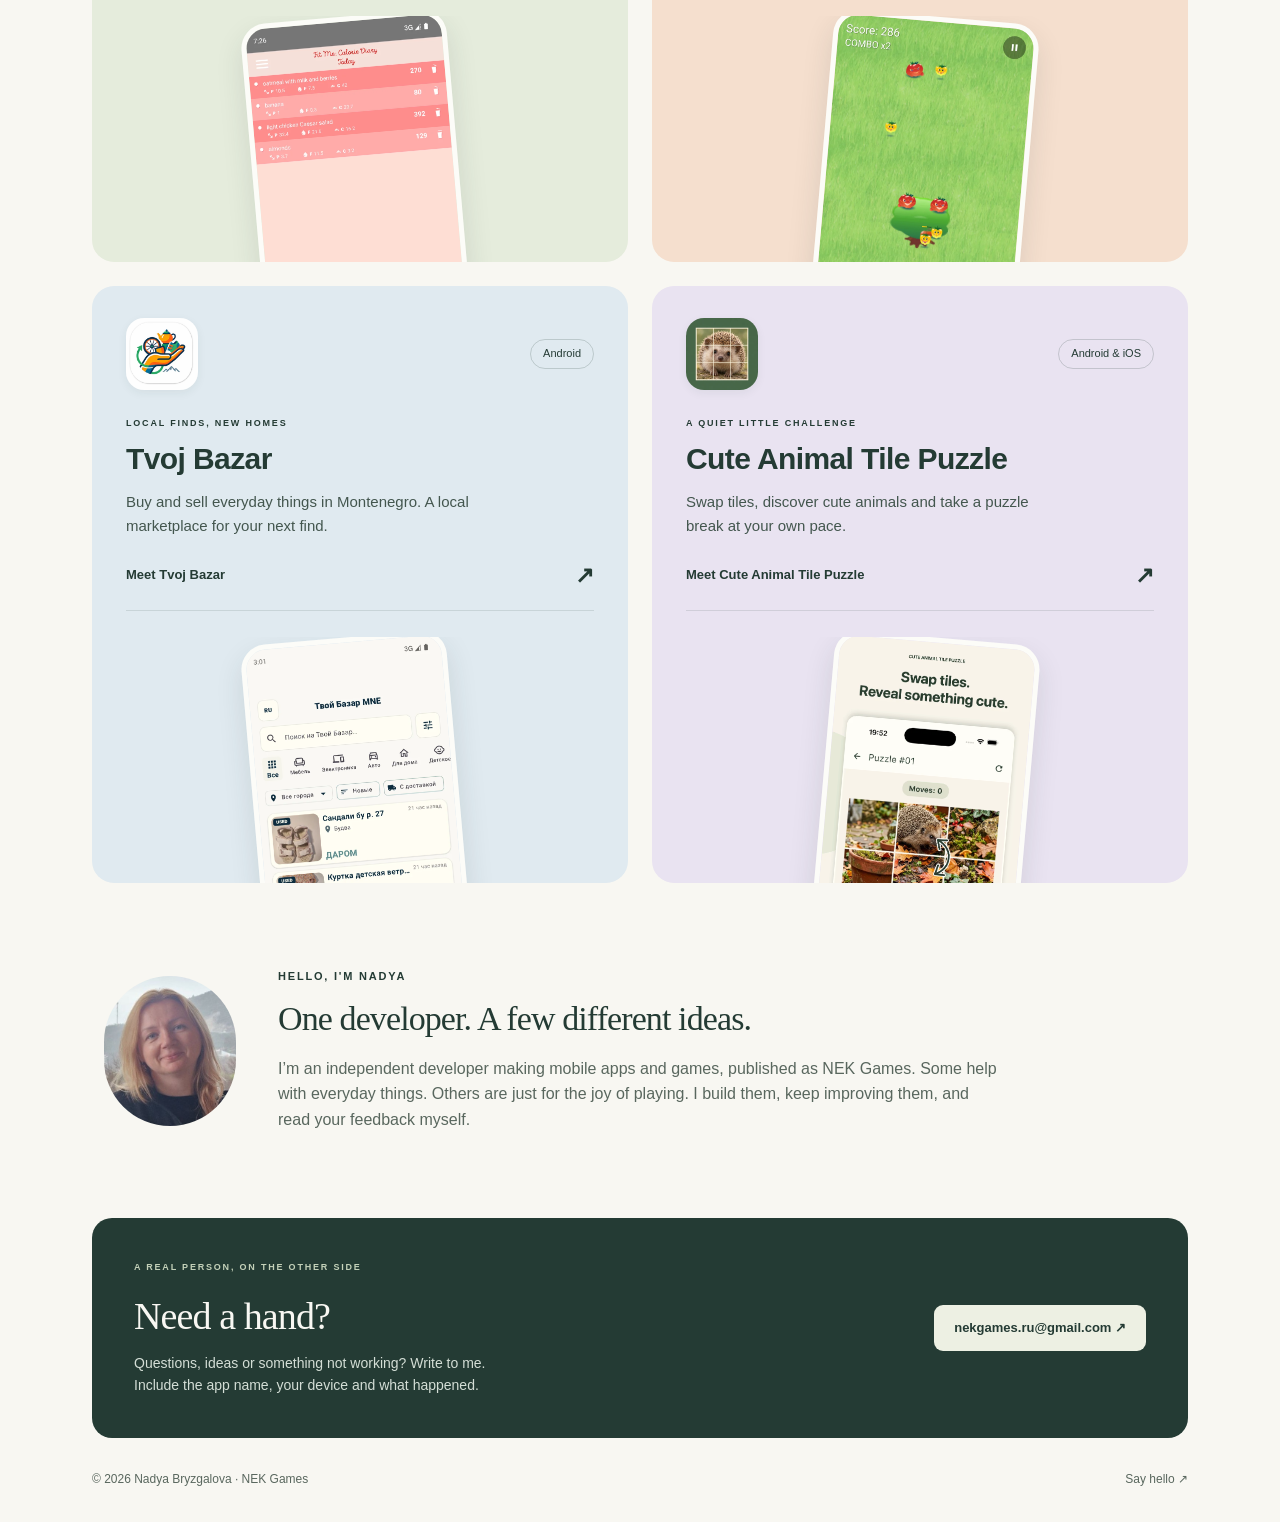
==== commit 615db45e: "updating stores state" ====
--- a/index.html
+++ b/index.html
@@ -1,2 +1,2 @@
 <!doctype html>
-<html lang="en"><head><meta charset="utf-8"><meta name="viewport" content="width=device-width, initial-scale=1"><title>Small apps. Everyday joy. — Apps by Nadya</title><meta name="description" content="Explore Purrfect Cat Tangle, Magic Garden: Picture Puzzles, FitMe, Angry Vegetables, Tvoj Bazar and Cute Animal Tile Puzzle. Mobile apps and games by independent developer Nadya Bryzgalova."><meta name="theme-color" content="#f8f7f2"><link rel="icon" type="image/svg+xml" href="assets/favicon.svg"><link rel="stylesheet" href="style.css"></head><body><a class="skip" href="#main">Skip to content</a><header class="wrap header"><a class="brand" href="index.html"><span class="brand-mark">n.</span> apps by nadya<span class="brand-dot">✳</span></a><nav aria-label="Main navigation"><a href="index.html#apps">The apps</a><a href="index.html#about">About</a><a href="#support">Support <span aria-hidden="true">↗</span></a></nav></header><main id="main" class="wrap"><section class="hero"><p class="eyebrow"><span class="tiny-dot"></span> INDEPENDENTLY MADE. PERSONALLY CARED FOR.</p><h1>A little useful.<br>A little playful.<span class="hero-star" aria-hidden="true">✳</span></h1><div class="hero-bottom"><p>Apps for everyday life. Games for a little escape. <br>Made by me, Nadya. Ready to become part of your day.</p><a class="round-link" href="#apps" aria-label="Explore the apps">↓</a></div></section><section id="apps" class="apps"><div class="section-title"><h2>Find your next little favourite.</h2><span>06 APPS & GAMES</span></div><div class="grid"><article class="card peach"><div class="card-top"><img class="app-icon" src="assets/purrfect-cat-tangle-icon.webp" width="72" height="72" alt=""><span class="platform">Android · iOS coming soon</span></div><p class="eyebrow">UNTANGLE TAILS. MAKE ROOM FOR A NAP.</p><h3><a href="purrfect-cat-tangle.html">Purrfect Cat Tangle</a></h3><p>Move cats between cushions, untangle colorful tails and solve your way to a cozy catnap.</p><a class="text-link" href="purrfect-cat-tangle.html">Meet Purrfect Cat Tangle <span aria-hidden="true">↗</span></a><div class="card-preview"><img src="assets/purrfect-cat-tangle-untangle.webp" alt="Two cats with tangled tails in Purrfect Cat Tangle" width="720" height="1280" loading="lazy"></div></article><article class="card green"><div class="card-top"><img class="app-icon" src="assets/magic-garden-icon.webp" width="72" height="72" alt=""><span class="platform">Android · iOS coming soon</span></div><p class="eyebrow">A LITTLE PUZZLE, A LITTLE SPRING</p><h3><a href="magic-garden.html">Magic Garden: Picture Puzzles</a></h3><p>Swap picture tiles, discover 20 chapters and bring a quiet winter garden into bloom.</p><a class="text-link" href="magic-garden.html">Meet Magic Garden <span aria-hidden="true">↗</span></a><div class="card-preview"><img src="assets/magic-garden-magnolia.webp" alt="Magnolia picture puzzle in Magic Garden" width="660" height="1434" loading="lazy"></div></article><article class="card green"><div class="card-top"><img class="app-icon" src="assets/fitme-icon.webp" width="72" height="72" alt=""><span class="platform">Android</span></div><p class="eyebrow">EVERYDAY WELLBEING</p><h3><a href="fitme.html">FitMe</a></h3><p>Keep track of meals, calories and macros in a simple diary that fits into your day.</p><a class="text-link" href="fitme.html">Meet FitMe <span aria-hidden="true">↗</span></a><div class="card-preview"><img src="assets/fitme-calorie-diary.webp" alt="Your day, at a glance in FitMe" width="280" height="580" loading="lazy"></div></article><article class="card peach"><div class="card-top"><img class="app-icon" src="assets/angry-vegetables-icon.webp" width="72" height="72" alt=""><span class="platform">Android</span></div><p class="eyebrow">A LITTLE ARCADE CHAOS</p><h3><a href="angry-vegetables.html">Angry Vegetables</a></h3><p>Tap, squash and defend your apple tree from an increasingly angry garden.</p><a class="text-link" href="angry-vegetables.html">Meet Angry Vegetables <span aria-hidden="true">↗</span></a><div class="card-preview"><img src="assets/angry-vegetables-gameplay.webp" alt="Defend your apples in Angry Vegetables" width="280" height="580" loading="lazy"></div></article><article class="card blue"><div class="card-top"><img class="app-icon" src="assets/tvoj-bazar-icon.webp" width="72" height="72" alt=""><span class="platform">Android</span></div><p class="eyebrow">LOCAL FINDS, NEW HOMES</p><h3><a href="tvoj-bazar.html">Tvoj Bazar</a></h3><p>Buy and sell everyday things in Montenegro. A local marketplace for your next find.</p><a class="text-link" href="tvoj-bazar.html">Meet Tvoj Bazar <span aria-hidden="true">↗</span></a><div class="card-preview"><img src="assets/tvoj-bazar-listings.webp" alt="Discover local listings in Tvoj Bazar" width="280" height="580" loading="lazy"></div></article><article class="card lavender"><div class="card-top"><img class="app-icon" src="assets/cute-animal-tile-puzzle-icon.webp" width="72" height="72" alt=""><span class="platform">Android & iOS</span></div><p class="eyebrow">A QUIET LITTLE CHALLENGE</p><h3><a href="cute-animal-tile-puzzle.html">Cute Animal Tile Puzzle</a></h3><p>Swap tiles, discover cute animals and take a puzzle break at your own pace.</p><a class="text-link" href="cute-animal-tile-puzzle.html">Meet Cute Animal Tile Puzzle <span aria-hidden="true">↗</span></a><div class="card-preview"><img src="assets/cute-animal-tile-puzzle-swap.webp" alt="Swap any two tiles in Cute Animal Tile Puzzle" width="280" height="580" loading="lazy"></div></article></div></section><section class="about" id="about"><div class="about-portrait"><img src="assets/nadya-portrait.jpg" width="360" height="410" alt="Nadya Bryzgalova" loading="lazy"></div><div><p class="eyebrow">HELLO, I'M NADYA</p><h2>One developer. A few different ideas.</h2><p>I’m an independent developer making mobile apps and games, published as NEK Games. Some help with everyday things. Others are just for the joy of playing. I build them, keep improving them, and read your feedback myself.</p></div></section><section class="support" id="support"><div><p class="eyebrow">A REAL PERSON, ON THE OTHER SIDE</p><h2>Need a hand?</h2><p>Questions, ideas or something not working? Write to me.<br>Include the app name, your device and what happened.</p></div><a class="button light" href="mailto:nekgames.ru@gmail.com?subject=an%20app%20support">nekgames.ru@gmail.com ↗</a></section></main><footer class="wrap footer"><span>© 2026 Nadya Bryzgalova · NEK Games</span><a href="mailto:nekgames.ru@gmail.com">Say hello ↗</a></footer></body></html>+<html lang="en"><head><meta charset="utf-8"><meta name="viewport" content="width=device-width, initial-scale=1"><title>Small apps. Everyday joy. — Apps by Nadya</title><meta name="description" content="Explore Purrfect Cat Tangle, Magic Garden: Picture Puzzles, FitMe, Angry Vegetables, Tvoj Bazar and Cute Animal Tile Puzzle. Mobile apps and games by independent developer Nadya Bryzgalova."><meta name="theme-color" content="#f8f7f2"><link rel="icon" type="image/svg+xml" href="assets/favicon.svg"><link rel="stylesheet" href="style.css"></head><body><a class="skip" href="#main">Skip to content</a><header class="wrap header"><a class="brand" href="index.html"><span class="brand-mark">n.</span> apps by nadya<span class="brand-dot">✳</span></a><nav aria-label="Main navigation"><a href="index.html#apps">The apps</a><a href="index.html#about">About</a><a href="#support">Support <span aria-hidden="true">↗</span></a></nav></header><main id="main" class="wrap"><section class="hero"><p class="eyebrow"><span class="tiny-dot"></span> INDEPENDENTLY MADE. PERSONALLY CARED FOR.</p><h1>A little useful.<br>A little playful.<span class="hero-star" aria-hidden="true">✳</span></h1><div class="hero-bottom"><p>Apps for everyday life. Games for a little escape. <br>Made by me, Nadya. Ready to become part of your day.</p><a class="round-link" href="#apps" aria-label="Explore the apps">↓</a></div></section><section id="apps" class="apps"><div class="section-title"><h2>Find your next little favourite.</h2><span>06 APPS & GAMES</span></div><div class="grid"><article class="card peach"><div class="card-top"><img class="app-icon" src="assets/purrfect-cat-tangle-icon.webp" width="72" height="72" alt=""><span class="platform">Android &amp; iOS</span></div><p class="eyebrow">UNTANGLE TAILS. MAKE ROOM FOR A NAP.</p><h3><a href="purrfect-cat-tangle.html">Purrfect Cat Tangle</a></h3><p>Move cats between cushions, untangle colorful tails and solve your way to a cozy catnap.</p><a class="text-link" href="purrfect-cat-tangle.html">Meet Purrfect Cat Tangle <span aria-hidden="true">↗</span></a><div class="card-preview"><img src="assets/purrfect-cat-tangle-untangle.webp" alt="Two cats with tangled tails in Purrfect Cat Tangle" width="720" height="1280" loading="lazy"></div></article><article class="card green"><div class="card-top"><img class="app-icon" src="assets/magic-garden-icon.webp" width="72" height="72" alt=""><span class="platform">Android &amp; iOS</span></div><p class="eyebrow">A LITTLE PUZZLE, A LITTLE SPRING</p><h3><a href="magic-garden.html">Magic Garden: Picture Puzzles</a></h3><p>Swap picture tiles, discover 20 chapters and bring a quiet winter garden into bloom.</p><a class="text-link" href="magic-garden.html">Meet Magic Garden <span aria-hidden="true">↗</span></a><div class="card-preview"><img src="assets/magic-garden-magnolia.webp" alt="Magnolia picture puzzle in Magic Garden" width="660" height="1434" loading="lazy"></div></article><article class="card green"><div class="card-top"><img class="app-icon" src="assets/fitme-icon.webp" width="72" height="72" alt=""><span class="platform">Android</span></div><p class="eyebrow">EVERYDAY WELLBEING</p><h3><a href="fitme.html">FitMe</a></h3><p>Keep track of meals, calories and macros in a simple diary that fits into your day.</p><a class="text-link" href="fitme.html">Meet FitMe <span aria-hidden="true">↗</span></a><div class="card-preview"><img src="assets/fitme-calorie-diary.webp" alt="Your day, at a glance in FitMe" width="280" height="580" loading="lazy"></div></article><article class="card peach"><div class="card-top"><img class="app-icon" src="assets/angry-vegetables-icon.webp" width="72" height="72" alt=""><span class="platform">Android</span></div><p class="eyebrow">A LITTLE ARCADE CHAOS</p><h3><a href="angry-vegetables.html">Angry Vegetables</a></h3><p>Tap, squash and defend your apple tree from an increasingly angry garden.</p><a class="text-link" href="angry-vegetables.html">Meet Angry Vegetables <span aria-hidden="true">↗</span></a><div class="card-preview"><img src="assets/angry-vegetables-gameplay.webp" alt="Defend your apples in Angry Vegetables" width="280" height="580" loading="lazy"></div></article><article class="card blue"><div class="card-top"><img class="app-icon" src="assets/tvoj-bazar-icon.webp" width="72" height="72" alt=""><span class="platform">Android</span></div><p class="eyebrow">LOCAL FINDS, NEW HOMES</p><h3><a href="tvoj-bazar.html">Tvoj Bazar</a></h3><p>Buy and sell everyday things in Montenegro. A local marketplace for your next find.</p><a class="text-link" href="tvoj-bazar.html">Meet Tvoj Bazar <span aria-hidden="true">↗</span></a><div class="card-preview"><img src="assets/tvoj-bazar-listings.webp" alt="Discover local listings in Tvoj Bazar" width="280" height="580" loading="lazy"></div></article><article class="card lavender"><div class="card-top"><img class="app-icon" src="assets/cute-animal-tile-puzzle-icon.webp" width="72" height="72" alt=""><span class="platform">Android & iOS</span></div><p class="eyebrow">A QUIET LITTLE CHALLENGE</p><h3><a href="cute-animal-tile-puzzle.html">Cute Animal Tile Puzzle</a></h3><p>Swap tiles, discover cute animals and take a puzzle break at your own pace.</p><a class="text-link" href="cute-animal-tile-puzzle.html">Meet Cute Animal Tile Puzzle <span aria-hidden="true">↗</span></a><div class="card-preview"><img src="assets/cute-animal-tile-puzzle-swap.webp" alt="Swap any two tiles in Cute Animal Tile Puzzle" width="280" height="580" loading="lazy"></div></article></div></section><section class="about" id="about"><div class="about-portrait"><img src="assets/nadya-portrait.jpg" width="360" height="410" alt="Nadya Bryzgalova" loading="lazy"></div><div><p class="eyebrow">HELLO, I'M NADYA</p><h2>One developer. A few different ideas.</h2><p>I’m an independent developer making mobile apps and games, published as NEK Games. Some help with everyday things. Others are just for the joy of playing. I build them, keep improving them, and read your feedback myself.</p></div></section><section class="support" id="support"><div><p class="eyebrow">A REAL PERSON, ON THE OTHER SIDE</p><h2>Need a hand?</h2><p>Questions, ideas or something not working? Write to me.<br>Include the app name, your device and what happened.</p></div><a class="button light" href="mailto:nekgames.ru@gmail.com?subject=an%20app%20support">nekgames.ru@gmail.com ↗</a></section></main><footer class="wrap footer"><span>© 2026 Nadya Bryzgalova · NEK Games</span><a href="mailto:nekgames.ru@gmail.com">Say hello ↗</a></footer></body></html>
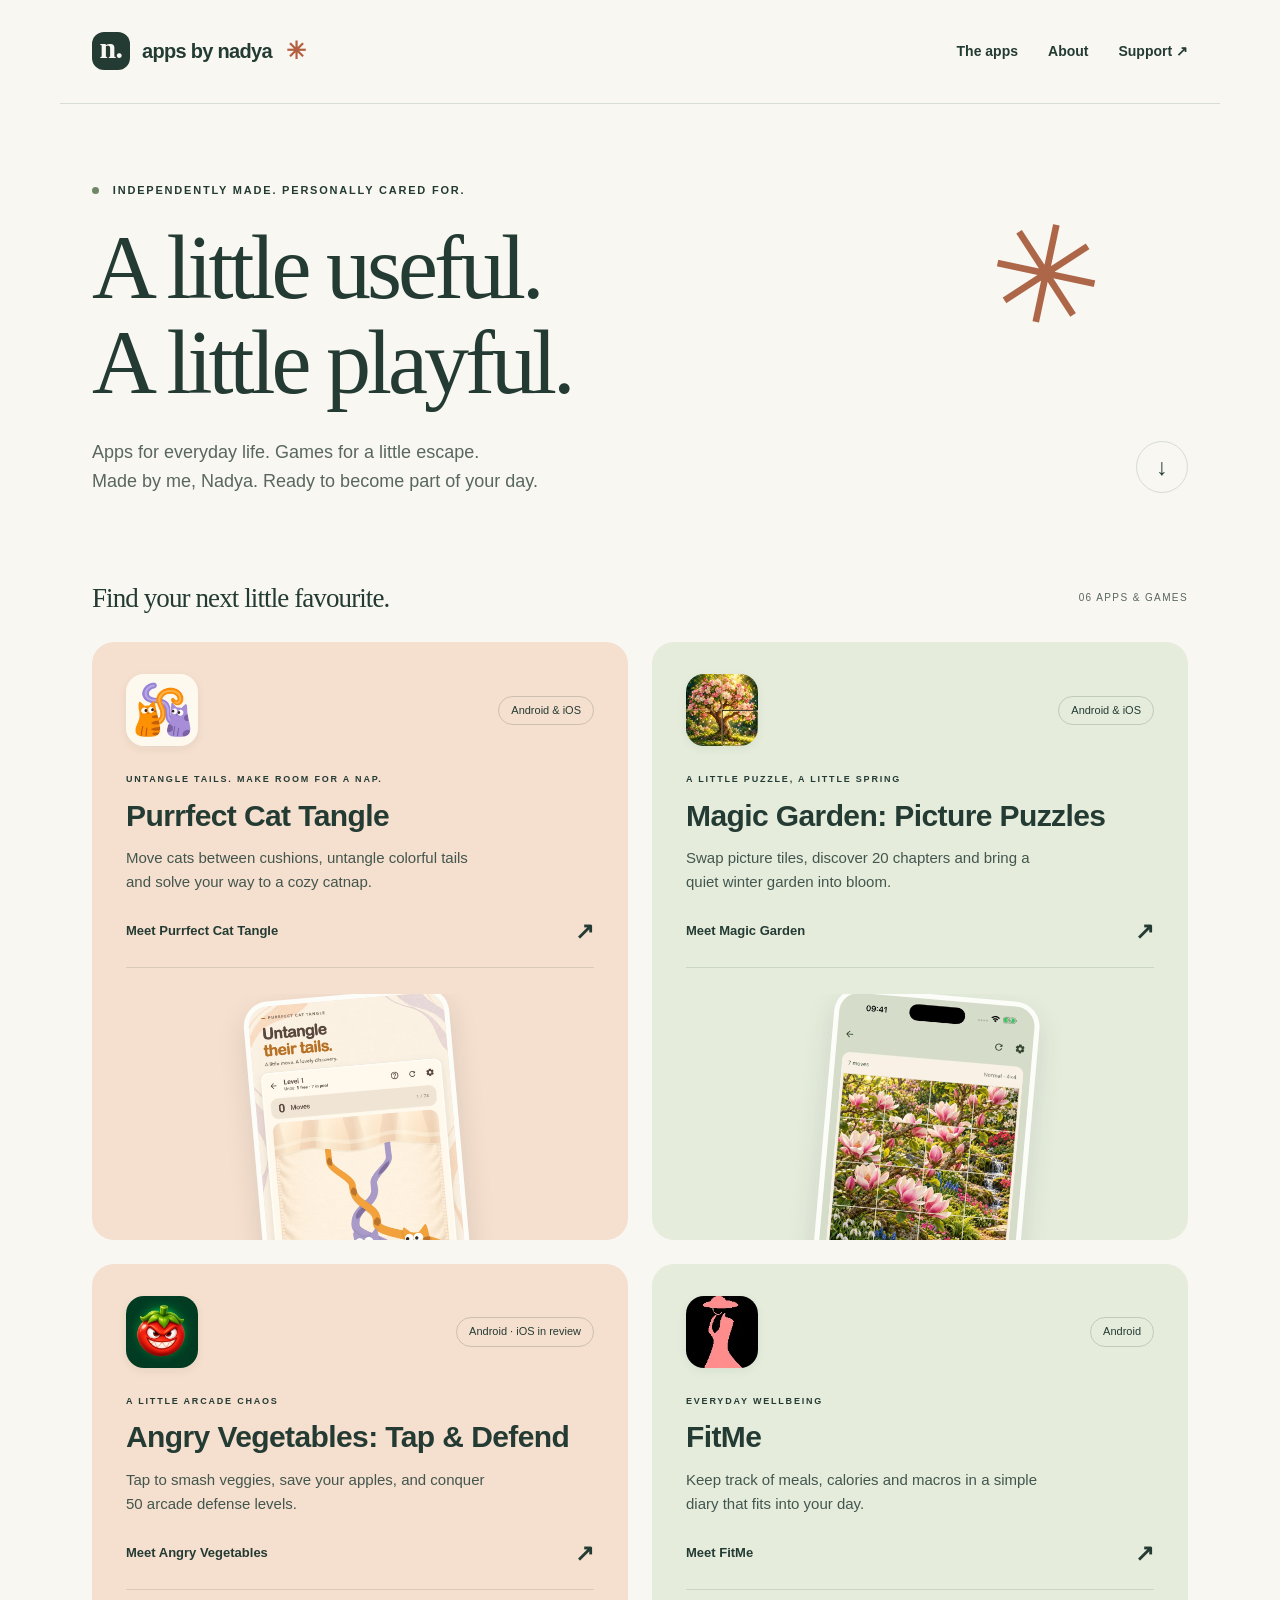
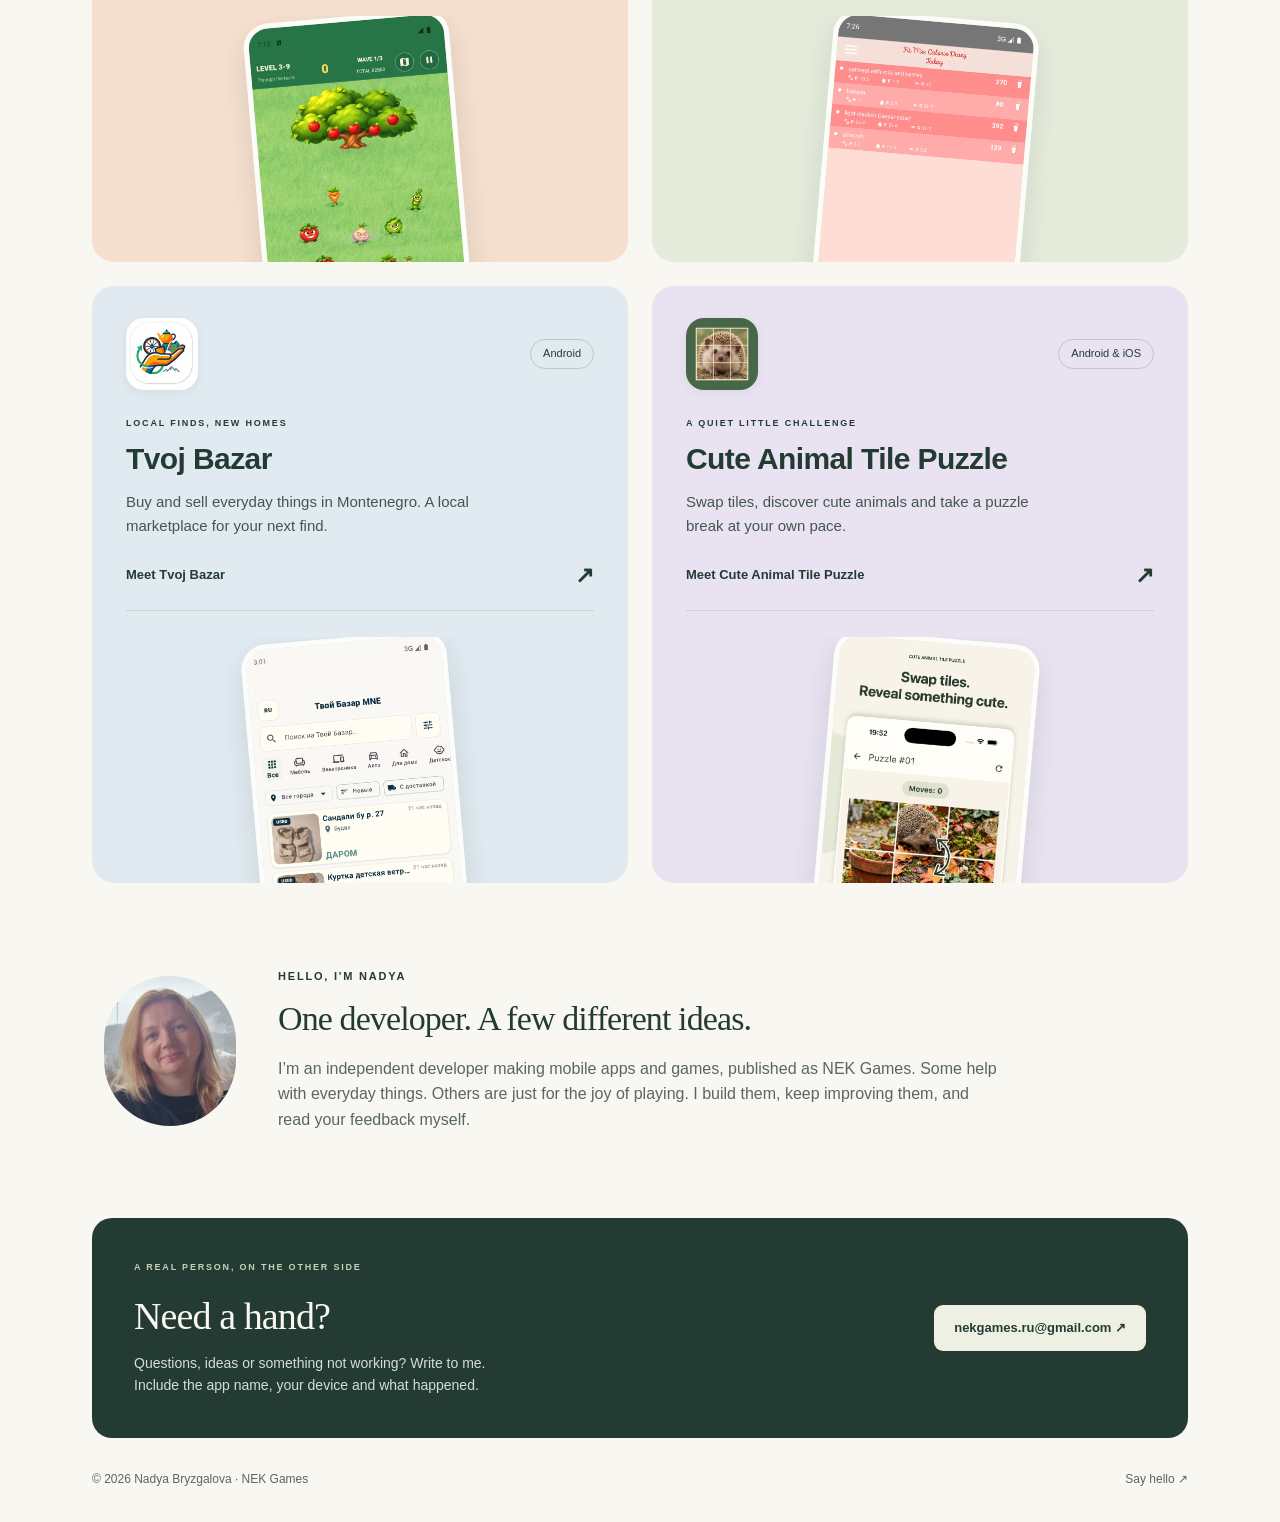
==== commit 8a80f183: "updates for angry vegetables project" ====
--- a/index.html
+++ b/index.html
@@ -1,2 +1,2 @@
 <!doctype html>
-<html lang="en"><head><meta charset="utf-8"><meta name="viewport" content="width=device-width, initial-scale=1"><title>Small apps. Everyday joy. — Apps by Nadya</title><meta name="description" content="Explore Purrfect Cat Tangle, Magic Garden: Picture Puzzles, FitMe, Angry Vegetables, Tvoj Bazar and Cute Animal Tile Puzzle. Mobile apps and games by independent developer Nadya Bryzgalova."><meta name="theme-color" content="#f8f7f2"><link rel="icon" type="image/svg+xml" href="assets/favicon.svg"><link rel="stylesheet" href="style.css"></head><body><a class="skip" href="#main">Skip to content</a><header class="wrap header"><a class="brand" href="index.html"><span class="brand-mark">n.</span> apps by nadya<span class="brand-dot">✳</span></a><nav aria-label="Main navigation"><a href="index.html#apps">The apps</a><a href="index.html#about">About</a><a href="#support">Support <span aria-hidden="true">↗</span></a></nav></header><main id="main" class="wrap"><section class="hero"><p class="eyebrow"><span class="tiny-dot"></span> INDEPENDENTLY MADE. PERSONALLY CARED FOR.</p><h1>A little useful.<br>A little playful.<span class="hero-star" aria-hidden="true">✳</span></h1><div class="hero-bottom"><p>Apps for everyday life. Games for a little escape. <br>Made by me, Nadya. Ready to become part of your day.</p><a class="round-link" href="#apps" aria-label="Explore the apps">↓</a></div></section><section id="apps" class="apps"><div class="section-title"><h2>Find your next little favourite.</h2><span>06 APPS & GAMES</span></div><div class="grid"><article class="card peach"><div class="card-top"><img class="app-icon" src="assets/purrfect-cat-tangle-icon.webp" width="72" height="72" alt=""><span class="platform">Android &amp; iOS</span></div><p class="eyebrow">UNTANGLE TAILS. MAKE ROOM FOR A NAP.</p><h3><a href="purrfect-cat-tangle.html">Purrfect Cat Tangle</a></h3><p>Move cats between cushions, untangle colorful tails and solve your way to a cozy catnap.</p><a class="text-link" href="purrfect-cat-tangle.html">Meet Purrfect Cat Tangle <span aria-hidden="true">↗</span></a><div class="card-preview"><img src="assets/purrfect-cat-tangle-untangle.webp" alt="Two cats with tangled tails in Purrfect Cat Tangle" width="720" height="1280" loading="lazy"></div></article><article class="card green"><div class="card-top"><img class="app-icon" src="assets/magic-garden-icon.webp" width="72" height="72" alt=""><span class="platform">Android &amp; iOS</span></div><p class="eyebrow">A LITTLE PUZZLE, A LITTLE SPRING</p><h3><a href="magic-garden.html">Magic Garden: Picture Puzzles</a></h3><p>Swap picture tiles, discover 20 chapters and bring a quiet winter garden into bloom.</p><a class="text-link" href="magic-garden.html">Meet Magic Garden <span aria-hidden="true">↗</span></a><div class="card-preview"><img src="assets/magic-garden-magnolia.webp" alt="Magnolia picture puzzle in Magic Garden" width="660" height="1434" loading="lazy"></div></article><article class="card green"><div class="card-top"><img class="app-icon" src="assets/fitme-icon.webp" width="72" height="72" alt=""><span class="platform">Android</span></div><p class="eyebrow">EVERYDAY WELLBEING</p><h3><a href="fitme.html">FitMe</a></h3><p>Keep track of meals, calories and macros in a simple diary that fits into your day.</p><a class="text-link" href="fitme.html">Meet FitMe <span aria-hidden="true">↗</span></a><div class="card-preview"><img src="assets/fitme-calorie-diary.webp" alt="Your day, at a glance in FitMe" width="280" height="580" loading="lazy"></div></article><article class="card peach"><div class="card-top"><img class="app-icon" src="assets/angry-vegetables-icon.webp" width="72" height="72" alt=""><span class="platform">Android</span></div><p class="eyebrow">A LITTLE ARCADE CHAOS</p><h3><a href="angry-vegetables.html">Angry Vegetables</a></h3><p>Tap, squash and defend your apple tree from an increasingly angry garden.</p><a class="text-link" href="angry-vegetables.html">Meet Angry Vegetables <span aria-hidden="true">↗</span></a><div class="card-preview"><img src="assets/angry-vegetables-gameplay.webp" alt="Defend your apples in Angry Vegetables" width="280" height="580" loading="lazy"></div></article><article class="card blue"><div class="card-top"><img class="app-icon" src="assets/tvoj-bazar-icon.webp" width="72" height="72" alt=""><span class="platform">Android</span></div><p class="eyebrow">LOCAL FINDS, NEW HOMES</p><h3><a href="tvoj-bazar.html">Tvoj Bazar</a></h3><p>Buy and sell everyday things in Montenegro. A local marketplace for your next find.</p><a class="text-link" href="tvoj-bazar.html">Meet Tvoj Bazar <span aria-hidden="true">↗</span></a><div class="card-preview"><img src="assets/tvoj-bazar-listings.webp" alt="Discover local listings in Tvoj Bazar" width="280" height="580" loading="lazy"></div></article><article class="card lavender"><div class="card-top"><img class="app-icon" src="assets/cute-animal-tile-puzzle-icon.webp" width="72" height="72" alt=""><span class="platform">Android & iOS</span></div><p class="eyebrow">A QUIET LITTLE CHALLENGE</p><h3><a href="cute-animal-tile-puzzle.html">Cute Animal Tile Puzzle</a></h3><p>Swap tiles, discover cute animals and take a puzzle break at your own pace.</p><a class="text-link" href="cute-animal-tile-puzzle.html">Meet Cute Animal Tile Puzzle <span aria-hidden="true">↗</span></a><div class="card-preview"><img src="assets/cute-animal-tile-puzzle-swap.webp" alt="Swap any two tiles in Cute Animal Tile Puzzle" width="280" height="580" loading="lazy"></div></article></div></section><section class="about" id="about"><div class="about-portrait"><img src="assets/nadya-portrait.jpg" width="360" height="410" alt="Nadya Bryzgalova" loading="lazy"></div><div><p class="eyebrow">HELLO, I'M NADYA</p><h2>One developer. A few different ideas.</h2><p>I’m an independent developer making mobile apps and games, published as NEK Games. Some help with everyday things. Others are just for the joy of playing. I build them, keep improving them, and read your feedback myself.</p></div></section><section class="support" id="support"><div><p class="eyebrow">A REAL PERSON, ON THE OTHER SIDE</p><h2>Need a hand?</h2><p>Questions, ideas or something not working? Write to me.<br>Include the app name, your device and what happened.</p></div><a class="button light" href="mailto:nekgames.ru@gmail.com?subject=an%20app%20support">nekgames.ru@gmail.com ↗</a></section></main><footer class="wrap footer"><span>© 2026 Nadya Bryzgalova · NEK Games</span><a href="mailto:nekgames.ru@gmail.com">Say hello ↗</a></footer></body></html>+<html lang="en"><head><meta charset="utf-8"><meta name="viewport" content="width=device-width, initial-scale=1"><title>Small apps. Everyday joy. — Apps by Nadya</title><meta name="description" content="Explore Purrfect Cat Tangle, Magic Garden: Picture Puzzles, FitMe, Angry Vegetables, Tvoj Bazar and Cute Animal Tile Puzzle. Mobile apps and games by independent developer Nadya Bryzgalova."><meta name="theme-color" content="#f8f7f2"><link rel="icon" type="image/svg+xml" href="assets/favicon.svg"><link rel="stylesheet" href="style.css"></head><body><a class="skip" href="#main">Skip to content</a><header class="wrap header"><a class="brand" href="index.html"><span class="brand-mark">n.</span> apps by nadya<span class="brand-dot">✳</span></a><nav aria-label="Main navigation"><a href="index.html#apps">The apps</a><a href="index.html#about">About</a><a href="#support">Support <span aria-hidden="true">↗</span></a></nav></header><main id="main" class="wrap"><section class="hero"><p class="eyebrow"><span class="tiny-dot"></span> INDEPENDENTLY MADE. PERSONALLY CARED FOR.</p><h1>A little useful.<br>A little playful.<span class="hero-star" aria-hidden="true">✳</span></h1><div class="hero-bottom"><p>Apps for everyday life. Games for a little escape. <br>Made by me, Nadya. Ready to become part of your day.</p><a class="round-link" href="#apps" aria-label="Explore the apps">↓</a></div></section><section id="apps" class="apps"><div class="section-title"><h2>Find your next little favourite.</h2><span>06 APPS & GAMES</span></div><div class="grid"><article class="card peach"><div class="card-top"><img class="app-icon" src="assets/purrfect-cat-tangle-icon.webp" width="72" height="72" alt=""><span class="platform">Android &amp; iOS</span></div><p class="eyebrow">UNTANGLE TAILS. MAKE ROOM FOR A NAP.</p><h3><a href="purrfect-cat-tangle.html">Purrfect Cat Tangle</a></h3><p>Move cats between cushions, untangle colorful tails and solve your way to a cozy catnap.</p><a class="text-link" href="purrfect-cat-tangle.html">Meet Purrfect Cat Tangle <span aria-hidden="true">↗</span></a><div class="card-preview"><img src="assets/purrfect-cat-tangle-untangle.webp" alt="Two cats with tangled tails in Purrfect Cat Tangle" width="720" height="1280" loading="lazy"></div></article><article class="card green"><div class="card-top"><img class="app-icon" src="assets/magic-garden-icon.webp" width="72" height="72" alt=""><span class="platform">Android &amp; iOS</span></div><p class="eyebrow">A LITTLE PUZZLE, A LITTLE SPRING</p><h3><a href="magic-garden.html">Magic Garden: Picture Puzzles</a></h3><p>Swap picture tiles, discover 20 chapters and bring a quiet winter garden into bloom.</p><a class="text-link" href="magic-garden.html">Meet Magic Garden <span aria-hidden="true">↗</span></a><div class="card-preview"><img src="assets/magic-garden-magnolia.webp" alt="Magnolia picture puzzle in Magic Garden" width="660" height="1434" loading="lazy"></div></article><article class="card peach"><div class="card-top"><img class="app-icon" src="assets/angry-vegetables-icon.webp" width="72" height="72" alt=""><span class="platform">Android · iOS in review</span></div><p class="eyebrow">A LITTLE ARCADE CHAOS</p><h3><a href="angry-vegetables.html">Angry Vegetables: Tap &amp; Defend</a></h3><p>Tap to smash veggies, save your apples, and conquer 50 arcade defense levels.</p><a class="text-link" href="angry-vegetables.html">Meet Angry Vegetables <span aria-hidden="true">↗</span></a><div class="card-preview"><img src="assets/angry-vegetables-gameplay.webp" alt="Defend your apples in Angry Vegetables" width="280" height="580" loading="lazy"></div></article><article class="card green"><div class="card-top"><img class="app-icon" src="assets/fitme-icon.webp" width="72" height="72" alt=""><span class="platform">Android</span></div><p class="eyebrow">EVERYDAY WELLBEING</p><h3><a href="fitme.html">FitMe</a></h3><p>Keep track of meals, calories and macros in a simple diary that fits into your day.</p><a class="text-link" href="fitme.html">Meet FitMe <span aria-hidden="true">↗</span></a><div class="card-preview"><img src="assets/fitme-calorie-diary.webp" alt="Your day, at a glance in FitMe" width="280" height="580" loading="lazy"></div></article><article class="card blue"><div class="card-top"><img class="app-icon" src="assets/tvoj-bazar-icon.webp" width="72" height="72" alt=""><span class="platform">Android</span></div><p class="eyebrow">LOCAL FINDS, NEW HOMES</p><h3><a href="tvoj-bazar.html">Tvoj Bazar</a></h3><p>Buy and sell everyday things in Montenegro. A local marketplace for your next find.</p><a class="text-link" href="tvoj-bazar.html">Meet Tvoj Bazar <span aria-hidden="true">↗</span></a><div class="card-preview"><img src="assets/tvoj-bazar-listings.webp" alt="Discover local listings in Tvoj Bazar" width="280" height="580" loading="lazy"></div></article><article class="card lavender"><div class="card-top"><img class="app-icon" src="assets/cute-animal-tile-puzzle-icon.webp" width="72" height="72" alt=""><span class="platform">Android & iOS</span></div><p class="eyebrow">A QUIET LITTLE CHALLENGE</p><h3><a href="cute-animal-tile-puzzle.html">Cute Animal Tile Puzzle</a></h3><p>Swap tiles, discover cute animals and take a puzzle break at your own pace.</p><a class="text-link" href="cute-animal-tile-puzzle.html">Meet Cute Animal Tile Puzzle <span aria-hidden="true">↗</span></a><div class="card-preview"><img src="assets/cute-animal-tile-puzzle-swap.webp" alt="Swap any two tiles in Cute Animal Tile Puzzle" width="280" height="580" loading="lazy"></div></article></div></section><section class="about" id="about"><div class="about-portrait"><img src="assets/nadya-portrait.jpg" width="360" height="410" alt="Nadya Bryzgalova" loading="lazy"></div><div><p class="eyebrow">HELLO, I'M NADYA</p><h2>One developer. A few different ideas.</h2><p>I’m an independent developer making mobile apps and games, published as NEK Games. Some help with everyday things. Others are just for the joy of playing. I build them, keep improving them, and read your feedback myself.</p></div></section><section class="support" id="support"><div><p class="eyebrow">A REAL PERSON, ON THE OTHER SIDE</p><h2>Need a hand?</h2><p>Questions, ideas or something not working? Write to me.<br>Include the app name, your device and what happened.</p></div><a class="button light" href="mailto:nekgames.ru@gmail.com?subject=an%20app%20support">nekgames.ru@gmail.com ↗</a></section></main><footer class="wrap footer"><span>© 2026 Nadya Bryzgalova · NEK Games</span><a href="mailto:nekgames.ru@gmail.com">Say hello ↗</a></footer></body></html>
